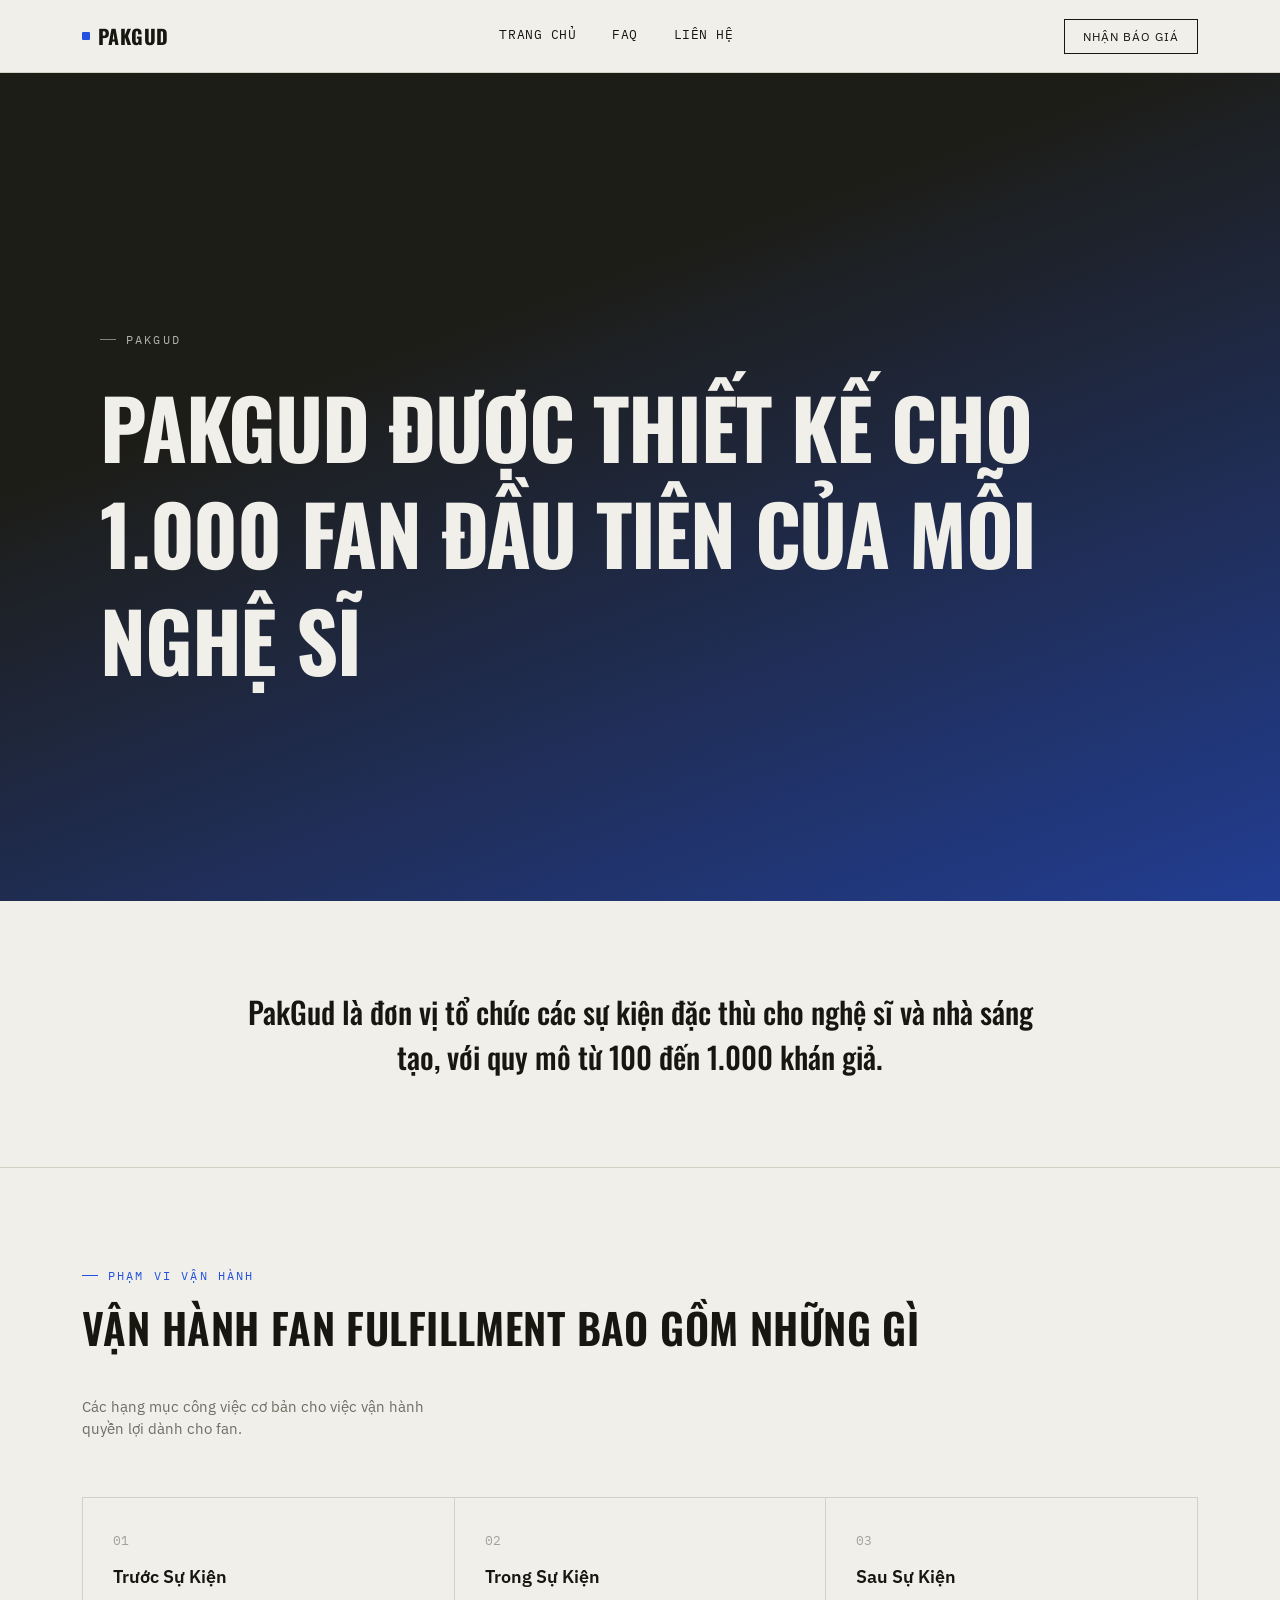
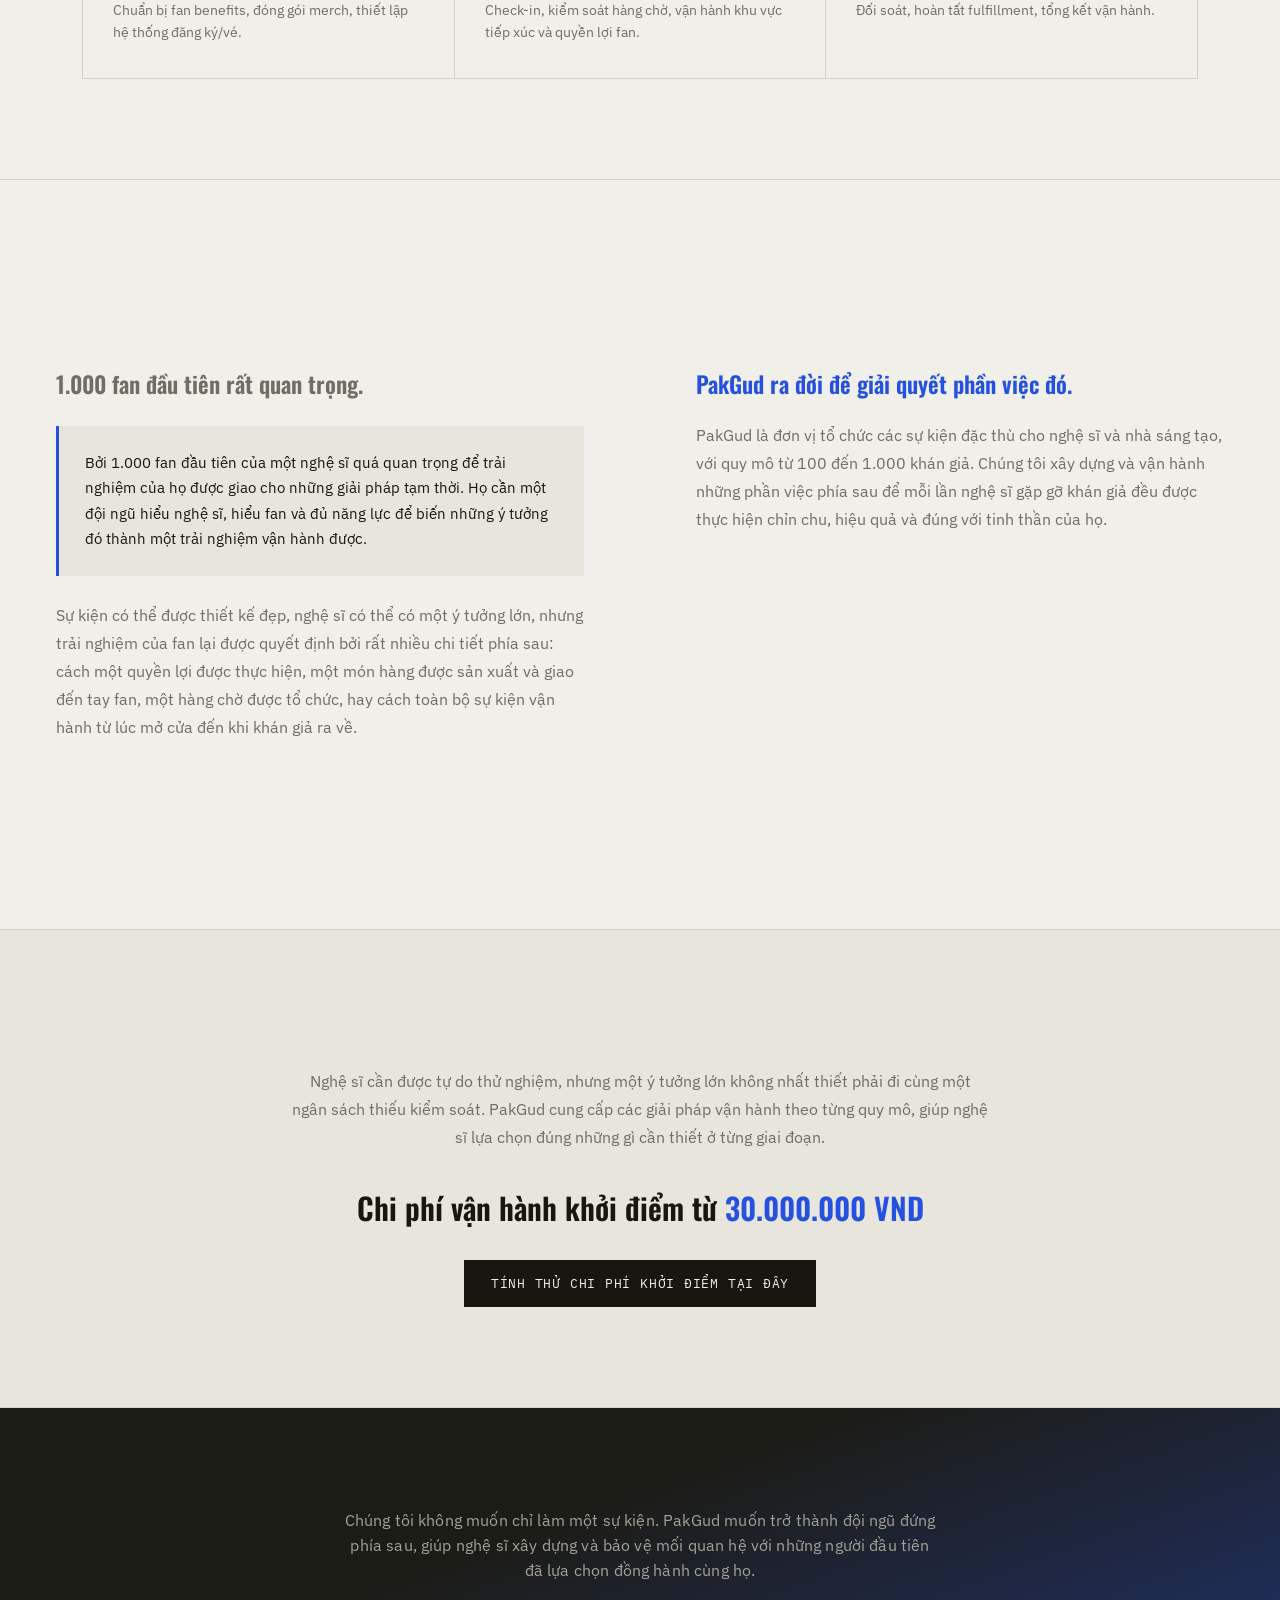
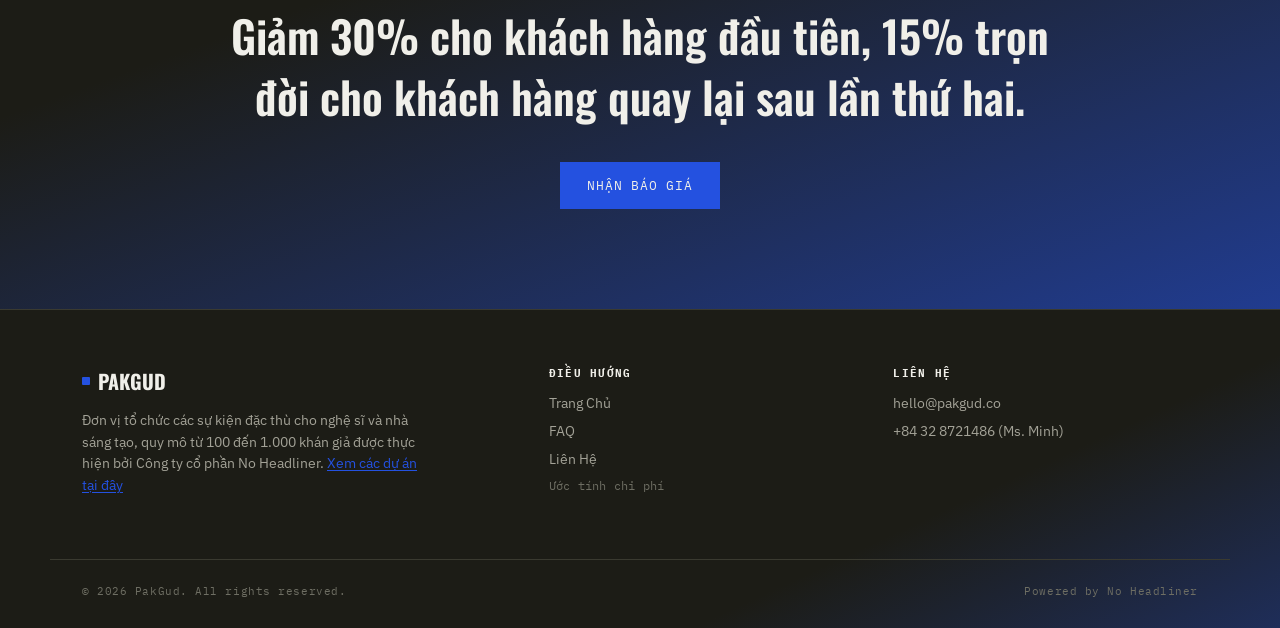
==== preview-452dd4/index.html @ 9a81f403 "Add full site redesign, live at a hidden preview URL Ship the from-scratch redesign (new homepage, F" ====
<!DOCTYPE html>
<html lang="vi">
<head>
<!-- Google tag (gtag.js) -->
<script async src="https://www.googletagmanager.com/gtag/js?id=G-SDYRCN6R12"></script>
<script>
  window.dataLayer = window.dataLayer || [];
  function gtag(){dataLayer.push(arguments);}
  gtag('js', new Date());
  gtag('config', 'G-SDYRCN6R12');
</script>
<meta charset="UTF-8">
<meta name="viewport" content="width=device-width, initial-scale=1.0">
<meta name="robots" content="noindex,nofollow">
<title>PakGud — Vận Hành Trải Nghiệm Cho 1.000 Fan Đầu Tiên</title>
<link rel="icon" type="image/svg+xml" href="data:image/svg+xml,%3Csvg xmlns='http://www.w3.org/2000/svg' viewBox='0 0 32 32'%3E%3Crect width='32' height='32' rx='4' fill='%232451E0'/%3E%3C/svg%3E">
<link rel="preconnect" href="https://fonts.googleapis.com">
<link rel="preconnect" href="https://fonts.gstatic.com" crossorigin>
<link href="https://fonts.googleapis.com/css2?family=Oswald:wght@400;500;600;700&family=IBM+Plex+Sans:wght@400;500;600&family=IBM+Plex+Mono:wght@400;500&display=swap" rel="stylesheet">
<link rel="stylesheet" href="styles.css">
<noscript><style>.reveal{opacity:1 !important; transform:none !important;}</style></noscript>
<style>
  /* ---------- HERO ---------- */
  .hero{
    position:relative; min-height:92vh; display:flex; align-items:center;
    background:linear-gradient(160deg, var(--case) 0%, var(--case) 32%, var(--accent) 145%);
    overflow:hidden; padding:140px 0 90px;
  }
  .hero::before{
    content:""; position:absolute; inset:0; pointer-events:none;
    background-image:url("data:image/svg+xml,%3Csvg xmlns='http://www.w3.org/2000/svg' width='240' height='240'%3E%3Cfilter id='n'%3E%3CfeTurbulence type='fractalNoise' baseFrequency='0.9' numOctaves='2' stitchTiles='stitch'/%3E%3C/filter%3E%3Crect width='100%25' height='100%25' filter='url(%23n)'/%3E%3C/svg%3E");
    opacity:0.07; mix-blend-mode:overlay;
  }
  .hero .wrap{position:relative; z-index:1;}
  .hero .eyebrow{color:var(--paper); opacity:0.7;}
  .hero .eyebrow::before{background:var(--paper); opacity:0.7;}
  .hero h1{
    color:var(--paper); margin-top:26px;
    font-size:clamp(32px, 6.4vw, 82px); font-weight:700;
    letter-spacing:-0.015em; line-height:1.3; max-width:1080px;
  }

  /* ---------- POSITIONING STATEMENT ---------- */
  .positioning{padding:88px 0; text-align:center; border-bottom:1px solid var(--line);}
  .positioning p{
    font-family:'Oswald', sans-serif; text-transform:none; font-weight:500;
    font-size:clamp(20px,2.6vw,30px); letter-spacing:0; line-height:1.5;
    max-width:800px; margin:0 auto; color:var(--ink);
  }

  /* ---------- BIO TWO-COLUMN ---------- */
  .bio{border-bottom:1px solid var(--line);}
  .bio-grid{display:grid; grid-template-columns:1fr 1fr;}
  .bio-col{padding:88px 56px; background:var(--paper);}
  .bio-col .lead{
    font-family:'Oswald', sans-serif; text-transform:none; font-weight:600;
    font-size:23px; letter-spacing:0; line-height:1.4; color:var(--ink);
  }
  .bio-col.col-muted .lead{color:var(--steel);}
  .bio-col.col-accent .lead{color:var(--accent);}
  .bio-col p.body{font-size:15.5px; line-height:1.8; color:var(--steel); margin-top:22px;}
  .bio-callout{
    background:var(--paper-dim); border-left:3px solid var(--accent);
    padding:24px 26px; margin:26px 0; font-size:15px; line-height:1.7; color:var(--ink);
  }
  @media (max-width:900px){ .bio-grid{grid-template-columns:1fr;} .bio-col{padding:56px 28px;} }

  /* ---------- WHAT PAKGUD HANDLES ---------- */
  .stages{border-bottom:1px solid var(--line);}
  .stage-grid{display:grid; grid-template-columns:repeat(3,1fr); gap:1px; background:var(--line); border:1px solid var(--line); margin-top:10px;}
  .stage-card{background:var(--paper); padding:34px 30px;}
  .stage-card .stage-num{font-family:'IBM Plex Mono', monospace; color:var(--steel-light); font-size:13px;}
  .stage-card h3{font-size:18px; margin-top:16px; font-family:'IBM Plex Sans', sans-serif; text-transform:none; font-weight:600; letter-spacing:0;}
  .stage-card p{font-size:14px; line-height:1.6; color:var(--steel); margin-top:10px;}
  .stage-card.reveal:nth-child(2){transition-delay:.08s;}
  .stage-card.reveal:nth-child(3){transition-delay:.16s;}
  @media (max-width:820px){ .stage-grid{grid-template-columns:1fr;} }

  /* ---------- PRICING PHILOSOPHY ---------- */
  .pricing-phil{background:var(--paper-dim); border-bottom:1px solid var(--line); text-align:center;}
  .pricing-phil .wrap{max-width:760px;}
  .pricing-phil p.body{font-size:16px; line-height:1.75; color:var(--steel); margin-top:18px;}
  .pricing-phil .price-line{
    font-family:'Oswald', sans-serif; text-transform:none; font-weight:600;
    font-size:clamp(21px,2.8vw,30px); color:var(--ink); margin:34px 0 8px;
  }
  .pricing-phil .price-line .accent{color:var(--accent);}
  .pricing-phil .btn-primary{margin-top:22px;}

  /* ---------- CTA ---------- */
  .cta-final{
    position:relative; overflow:hidden; text-align:center;
    background:linear-gradient(160deg, var(--case) 0%, var(--case) 32%, var(--accent) 145%);
    color:var(--paper);
  }
  .cta-final .wrap{position:relative; z-index:1;}
  .cta-final h2{color:var(--steel-light); font-size:15.5px; text-transform:none; font-weight:400; max-width:600px; margin:0 auto; line-height:1.6; font-family:'IBM Plex Sans', sans-serif;}
  .cta-final .discount-line{margin-top:22px; color:var(--paper); font-size:clamp(26px,3.6vw,44px); font-weight:600; max-width:840px; margin-left:auto; margin-right:auto; line-height:1.4; font-family:'Oswald', sans-serif; text-transform:none;}
  .cta-final .btn-primary{margin-top:34px; background:var(--accent); border-color:var(--accent);}
  .cta-final .btn-primary:hover{background:var(--paper); color:var(--ink); border-color:var(--paper);}

  /* ---------- CURSOR SPOTLIGHT (desktop only, clipped to the text glyphs) ---------- */
  .glow-text{position:relative;}
  .glow-text::after{
    content:attr(data-text);
    position:absolute; inset:0;
    color:var(--accent);
    clip-path:circle(150px at var(--mx, -9999px) var(--my, -9999px));
    pointer-events:none;
  }

  @media (max-width:760px){ .hero{min-height:auto; padding:120px 0 64px;} }
</style>
</head>
<body>

<header>
  <nav class="wrap">
    <a href="index.html" class="logo"><span class="dot"></span>PakGud</a>
    <div class="nav-links" id="navLinks">
      <a href="index.html">Trang Chủ</a>
      <a href="faq.html">FAQ</a>
      <a href="lien-he.html">Liên Hệ</a>
      <a href="lien-he.html" class="nav-links-cta">Nhận Báo Giá</a>
    </div>
    <div style="display:flex; align-items:center; gap:16px;">
      <a href="lien-he.html" class="nav-cta">Nhận Báo Giá</a>
      <button type="button" class="nav-toggle" id="navToggle" aria-label="Toggle menu" aria-expanded="false" aria-controls="navLinks">☰</button>
    </div>
  </nav>
</header>

<!-- (1) HERO -->
<section class="hero glow-section">
  <div class="wrap">
    <div class="eyebrow">PakGud</div>
    <h1 class="glow-text" data-text="PAKGUD ĐƯỢC THIẾT KẾ CHO 1.000 FAN ĐẦU TIÊN CỦA MỖI NGHỆ SĨ">PAKGUD ĐƯỢC THIẾT KẾ CHO 1.000 FAN ĐẦU TIÊN CỦA MỖI NGHỆ SĨ</h1>
  </div>
</section>

<!-- (2) POSITIONING STATEMENT -->
<section class="positioning">
  <div class="wrap">
    <p class="reveal">PakGud là đơn vị tổ chức các sự kiện đặc thù cho nghệ sĩ và nhà sáng tạo, với quy mô từ 100 đến 1.000 khán giả.</p>
  </div>
</section>

<!-- (3) WHAT PAKGUD HANDLES -->
<section class="stages">
  <div class="wrap">
    <div class="sec-head">
      <div class="reveal">
        <div class="eyebrow">Phạm Vi Vận Hành</div>
        <h2 style="margin-top:16px;">Vận Hành Fan Fulfillment Bao Gồm Những Gì</h2>
      </div>
      <p class="reveal">Các hạng mục công việc cơ bản cho việc vận hành quyền lợi dành cho fan.</p>
    </div>
    <div class="stage-grid">
      <div class="stage-card reveal">
        <div class="stage-num">01</div>
        <h3>Trước Sự Kiện</h3>
        <p>Chuẩn bị fan benefits, đóng gói merch, thiết lập hệ thống đăng ký/vé.</p>
      </div>
      <div class="stage-card reveal">
        <div class="stage-num">02</div>
        <h3>Trong Sự Kiện</h3>
        <p>Check-in, kiểm soát hàng chờ, vận hành khu vực tiếp xúc và quyền lợi fan.</p>
      </div>
      <div class="stage-card reveal">
        <div class="stage-num">03</div>
        <h3>Sau Sự Kiện</h3>
        <p>Đối soát, hoàn tất fulfillment, tổng kết vận hành.</p>
      </div>
    </div>
  </div>
</section>

<!-- (4) FULL BIO — TWO COLUMNS -->
<section class="bio">
  <div class="bio-grid">
    <div class="bio-col col-muted">
      <p class="lead reveal">1.000 fan đầu tiên rất quan trọng.</p>
      <div class="bio-callout reveal">Bởi 1.000 fan đầu tiên của một nghệ sĩ quá quan trọng để trải nghiệm của họ được giao cho những giải pháp tạm thời. Họ cần một đội ngũ hiểu nghệ sĩ, hiểu fan và đủ năng lực để biến những ý tưởng đó thành một trải nghiệm vận hành được.</div>
      <p class="body reveal">Sự kiện có thể được thiết kế đẹp, nghệ sĩ có thể có một ý tưởng lớn, nhưng trải nghiệm của fan lại được quyết định bởi rất nhiều chi tiết phía sau: cách một quyền lợi được thực hiện, một món hàng được sản xuất và giao đến tay fan, một hàng chờ được tổ chức, hay cách toàn bộ sự kiện vận hành từ lúc mở cửa đến khi khán giả ra về.</p>
    </div>
    <div class="bio-col col-accent">
      <p class="lead reveal">PakGud ra đời để giải quyết phần việc đó.</p>
      <p class="body reveal">PakGud là đơn vị tổ chức các sự kiện đặc thù cho nghệ sĩ và nhà sáng tạo, với quy mô từ 100 đến 1.000 khán giả. Chúng tôi xây dựng và vận hành những phần việc phía sau để mỗi lần nghệ sĩ gặp gỡ khán giả đều được thực hiện chỉn chu, hiệu quả và đúng với tinh thần của họ.</p>
    </div>
  </div>
</section>

<!-- (5) PRICING PHILOSOPHY -->
<section class="pricing-phil">
  <div class="wrap">
    <div class="eyebrow reveal" style="justify-content:center;">Chi Phí Vận Hành</div>
    <p class="body reveal" style="margin-top:22px;">Nghệ sĩ cần được tự do thử nghiệm, nhưng một ý tưởng lớn không nhất thiết phải đi cùng một ngân sách thiếu kiểm soát. PakGud cung cấp các giải pháp vận hành theo từng quy mô, giúp nghệ sĩ lựa chọn đúng những gì cần thiết ở từng giai đoạn.</p>
    <div class="price-line reveal">Chi phí vận hành khởi điểm từ <span class="accent">30.000.000 VND</span></div>
    <a href="du-toan.html" class="btn-primary reveal">Tính thử chi phí khởi điểm tại đây</a>
  </div>
</section>

<!-- (6) CTA -->
<section class="cta-final glow-section">
  <div class="wrap">
    <h2 class="reveal">Chúng tôi không muốn chỉ làm một sự kiện. PakGud muốn trở thành đội ngũ đứng phía sau, giúp nghệ sĩ xây dựng và bảo vệ mối quan hệ với những người đầu tiên đã lựa chọn đồng hành cùng họ.</h2>
    <p class="discount-line glow-text reveal" data-text="Giảm 30% cho khách hàng đầu tiên, 15% trọn đời cho khách hàng quay lại sau lần thứ hai.">Giảm 30% cho khách hàng đầu tiên, 15% trọn đời cho khách hàng quay lại sau lần thứ hai.</p>
    <a href="lien-he.html" class="btn-primary reveal">Nhận báo giá</a>
  </div>
</section>

<footer>
  <div class="wrap foot-grid">
    <div>
      <div class="foot-logo"><span class="dot"></span>PakGud</div>
      <p>Đơn vị tổ chức các sự kiện đặc thù cho nghệ sĩ và nhà sáng tạo, quy mô từ 100 đến 1.000 khán giả được thực hiện bởi Công ty cổ phần No Headliner. <a href="https://www.noheadliner.co/" target="_blank" rel="noopener noreferrer">Xem các dự án tại đây</a></p>
    </div>
    <div class="foot-col">
      <h4>Điều Hướng</h4>
      <a href="index.html">Trang Chủ</a>
      <a href="faq.html">FAQ</a>
      <a href="lien-he.html">Liên Hệ</a>
      <a href="du-toan.html" class="foot-calc">Ước tính chi phí</a>
    </div>
    <div class="foot-col">
      <h4>Liên Hệ</h4>
      <a href="mailto:hello@pakgud.co">hello@pakgud.co</a>
      <a href="tel:+84328721486">+84 32 8721486 (Ms. Minh)</a>
    </div>
  </div>
  <div class="wrap foot-bottom">
    <span>© 2026 PakGud. All rights reserved.</span>
    <span>Powered by No Headliner</span>
  </div>
</footer>

<script src="main.js"></script>
</body>
</html>
---- preview-452dd4/styles.css ----
/* =========================================================
   PakGud — Redesign shared stylesheet
   Tokens (colors/fonts) reused verbatim from the live site's
   index.html / services.html / faq.html inline <style> blocks.
   ========================================================= */

:root{
  --paper:#F0EFE9;
  --paper-dim:#E7E5DC;
  --ink:#17170F;
  --steel:#6E6E63;
  --steel-light:#a3a297;
  --accent:#2451E0;
  --case:#1C1C16;
  --line:#D3D1C5;
  --line-dark:#3A3A30;
}

*{box-sizing:border-box; margin:0; padding:0;}
html{scroll-behavior:smooth;}
body{
  background:var(--paper);
  color:var(--ink);
  font-family:'IBM Plex Sans', sans-serif;
  -webkit-font-smoothing:antialiased;
  overflow-x:hidden;
}
@media (prefers-reduced-motion: reduce){
  *{animation-duration:0.01ms !important; animation-iteration-count:1 !important; transition-duration:0.01ms !important;}
}
a{color:inherit; text-decoration:none;}
img{max-width:100%; display:block;}

/* ---------- SCROLL REVEAL (fly up + fade in) ---------- */
.reveal{
  opacity:0; transform:translateY(22px);
  transition:opacity .7s cubic-bezier(.22,.61,.36,1), transform .7s cubic-bezier(.22,.61,.36,1);
}
.reveal.in-view{opacity:1; transform:translateY(0);}
.wrap{max-width:1180px; margin:0 auto; padding:0 32px;}
h1,h2,h3{font-family:'Oswald', sans-serif; text-transform:uppercase; letter-spacing:0.01em; font-weight:600; line-height:1.35;}
.mono{font-family:'IBM Plex Mono', monospace;}
.eyebrow{
  font-family:'IBM Plex Mono', monospace;
  font-size:12px;
  letter-spacing:0.18em;
  text-transform:uppercase;
  color:var(--accent);
  display:flex; align-items:center; gap:10px;
}
.eyebrow::before{content:""; width:16px; height:1px; background:var(--accent); display:inline-block;}
button, .btn{cursor:pointer; font-family:'IBM Plex Mono', monospace;}
section{padding:100px 0;}
::selection{background:var(--accent); color:var(--paper);}
a:focus-visible, button:focus-visible, input:focus-visible, select:focus-visible{outline:2px solid var(--accent); outline-offset:2px;}

/* ---------- BUTTONS ---------- */
.btn-primary{
  display:inline-block;
  background:var(--ink); color:var(--paper); border:1px solid var(--ink);
  padding:14px 26px; font-size:13px; letter-spacing:0.06em; text-transform:uppercase;
  font-family:'IBM Plex Mono', monospace;
  transition:background .2s ease, transform .15s ease;
}
.btn-primary:hover{background:var(--accent); border-color:var(--accent); transform:translateY(-1px);}
.btn-outline{
  display:inline-block;
  background:transparent; color:var(--ink); border:1px solid var(--ink);
  padding:14px 26px; font-size:13px; letter-spacing:0.06em; text-transform:uppercase;
  font-family:'IBM Plex Mono', monospace;
  transition:background .2s ease, color .2s ease, transform .15s ease;
}
.btn-outline:hover{background:var(--ink); color:var(--paper); transform:translateY(-1px);}
.btn-text{font-size:13px; letter-spacing:0.04em; text-transform:uppercase; border-bottom:1px solid var(--line-dark); padding-bottom:3px;}

/* ---------- NAV ---------- */
header{
  position:sticky; top:0; z-index:50;
  background:rgba(240,239,233,0.92);
  backdrop-filter:blur(6px);
  border-bottom:1px solid var(--line);
}
nav{display:flex; align-items:center; justify-content:space-between; height:72px;}
.logo{
  font-family:'Oswald', sans-serif; font-weight:700; font-size:20px;
  letter-spacing:0.02em; text-transform:uppercase;
  display:flex; align-items:center; gap:8px;
}
.logo .dot{width:8px; height:8px; background:var(--accent); display:inline-block; border-radius:1px;}
.nav-links{display:flex; align-items:center; gap:36px; font-size:13px; letter-spacing:0.04em; text-transform:uppercase; font-family:'IBM Plex Mono', monospace;}
.nav-links a{position:relative; padding-bottom:4px;}
.nav-links a::after{content:""; position:absolute; left:0; bottom:0; width:0; height:1px; background:var(--ink); transition:width .25s ease;}
.nav-links a:hover::after{width:100%;}
.nav-cta{
  border:1px solid var(--ink); padding:9px 18px; font-size:12px;
  letter-spacing:0.08em; text-transform:uppercase; background:transparent;
  transition:background .2s ease, color .2s ease;
}
.nav-cta:hover{background:var(--ink); color:var(--paper);}
.nav-links-cta{display:none;}
.nav-toggle{
  display:none; background:none; border:none; cursor:pointer;
  font-family:'IBM Plex Mono', monospace; font-size:22px; color:var(--ink);
  line-height:1; padding:4px 2px;
}
@media (max-width:900px){
  .nav-toggle{display:block;}
  .nav-cta{display:none;}
  .nav-links{
    display:none; flex-direction:column; align-items:flex-start; gap:0;
    position:absolute; top:73px; left:0; right:0;
    background:var(--paper); border-bottom:1px solid var(--line);
    padding:4px 20px 16px; box-shadow:0 14px 24px rgba(0,0,0,0.08);
  }
  .nav-links.open{display:flex;}
  .nav-links a{padding:14px 0; border-bottom:1px solid var(--line); font-size:13.5px; width:100%;}
  .nav-links .nav-links-cta{display:block; color:var(--accent); font-weight:600;}
  .nav-links a:last-child{border-bottom:none;}
  .nav-links a::after{display:none;}
}

/* ---------- SECTION HEADERS ---------- */
.sec-head{display:flex; justify-content:space-between; align-items:flex-end; gap:40px; margin-bottom:56px; flex-wrap:wrap;}
.sec-head h2{font-size:clamp(28px,3.4vw,42px);}
.sec-head p{color:var(--steel); max-width:380px; font-size:15px; line-height:1.5;}

/* ---------- FOOTER ---------- */
footer{
  border-top:1px solid var(--line-dark); color:var(--steel-light); padding:56px 0 30px;
  background:linear-gradient(155deg, var(--case) 0%, var(--case) 70%, var(--accent) 160%);
}
.foot-grid{display:grid; grid-template-columns:1.4fr 1fr 1fr; gap:40px;}
.foot-logo{font-family:'Oswald', sans-serif; color:var(--paper); font-size:20px; text-transform:uppercase; font-weight:700; display:flex; align-items:center; gap:8px;}
.foot-logo .dot{width:8px; height:8px; background:var(--accent); display:inline-block; border-radius:1px;}
.foot-grid p{font-size:13.5px; line-height:1.6; margin-top:14px; max-width:340px;}
.foot-grid p a{color:var(--accent); text-decoration:underline; text-underline-offset:2px; transition:color .2s ease;}
.foot-grid p a:hover{color:var(--paper);}
.foot-col h4{font-family:'IBM Plex Mono', monospace; font-size:11px; letter-spacing:0.12em; text-transform:uppercase; color:var(--paper); margin-bottom:14px;}
.foot-col a{display:block; font-size:13.5px; margin-bottom:10px; color:var(--steel-light); transition:color .2s ease;}
.foot-col a:hover{color:var(--accent);}
.foot-col a.foot-calc{color:var(--steel); font-size:12px; font-family:'IBM Plex Mono', monospace; letter-spacing:0.02em;}
.foot-col a.foot-calc:hover{color:var(--accent);}
.foot-bottom{
  margin-top:56px; padding-top:24px; border-top:1px solid var(--line-dark);
  display:flex; justify-content:space-between; font-size:11px; font-family:'IBM Plex Mono', monospace;
  color:var(--steel); letter-spacing:0.05em; flex-wrap:wrap; gap:10px;
}
@media (max-width:760px){ .foot-grid{grid-template-columns:1fr;} }

/* ---------- MOBILE TUNING ---------- */
@media (max-width:760px){
  .wrap{padding:0 20px;}
  section{padding:64px 0;}
  .sec-head{margin-bottom:36px;}
  .sec-head p{max-width:none;}
}
@media (max-width:420px){
  .wrap{padding:0 16px;}
  nav{height:64px;}
}
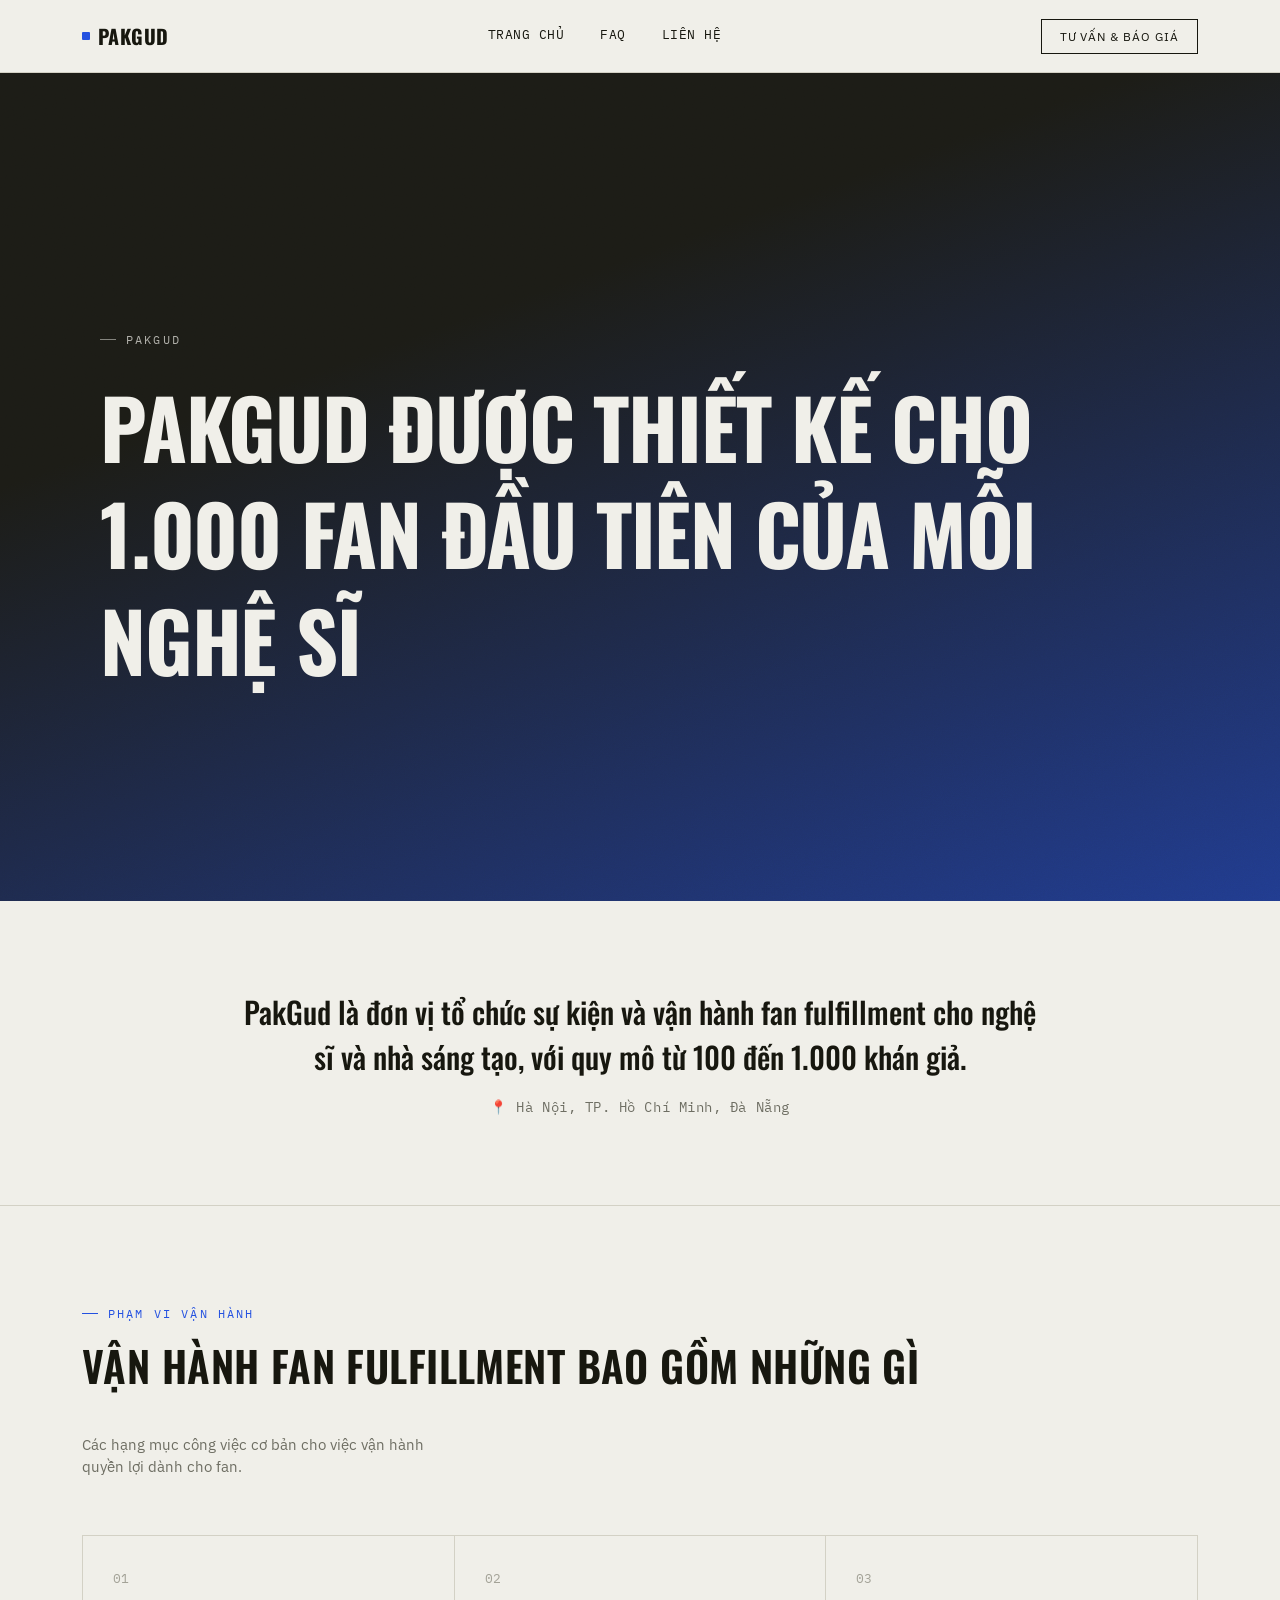
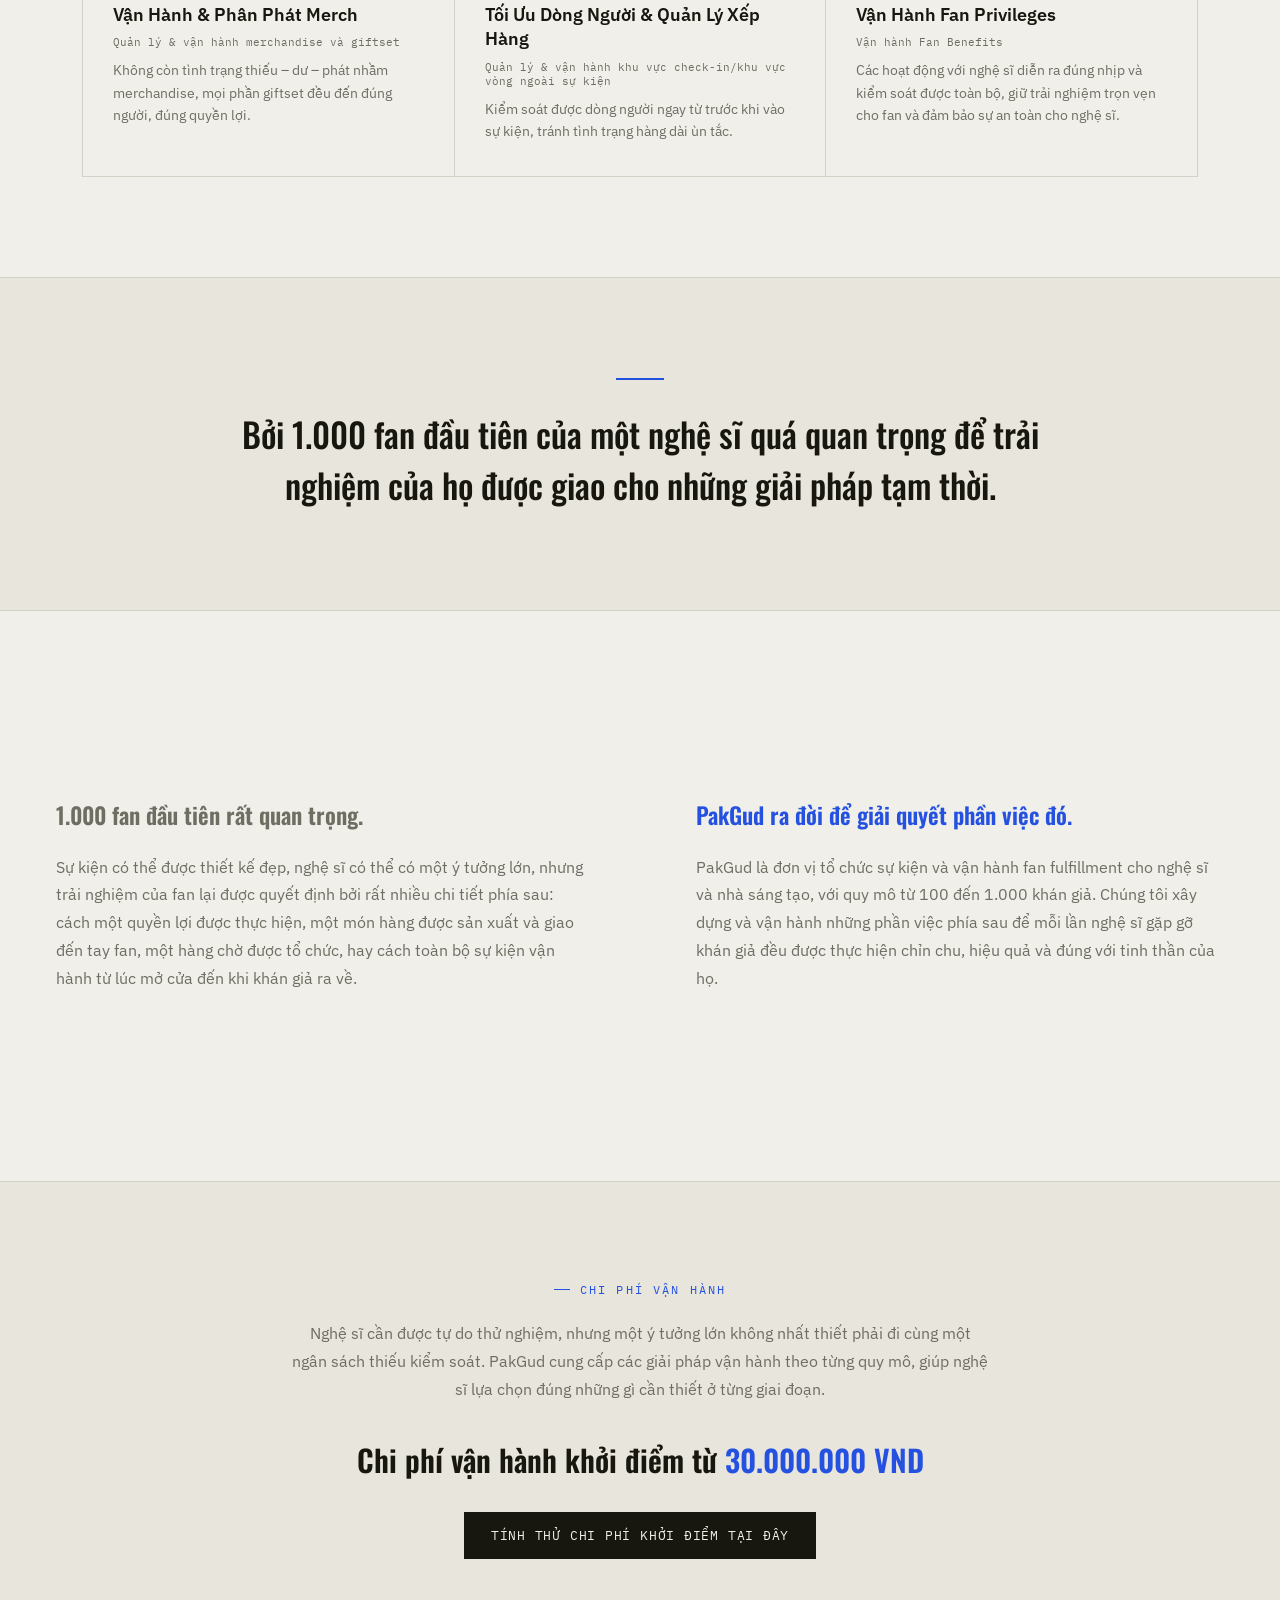
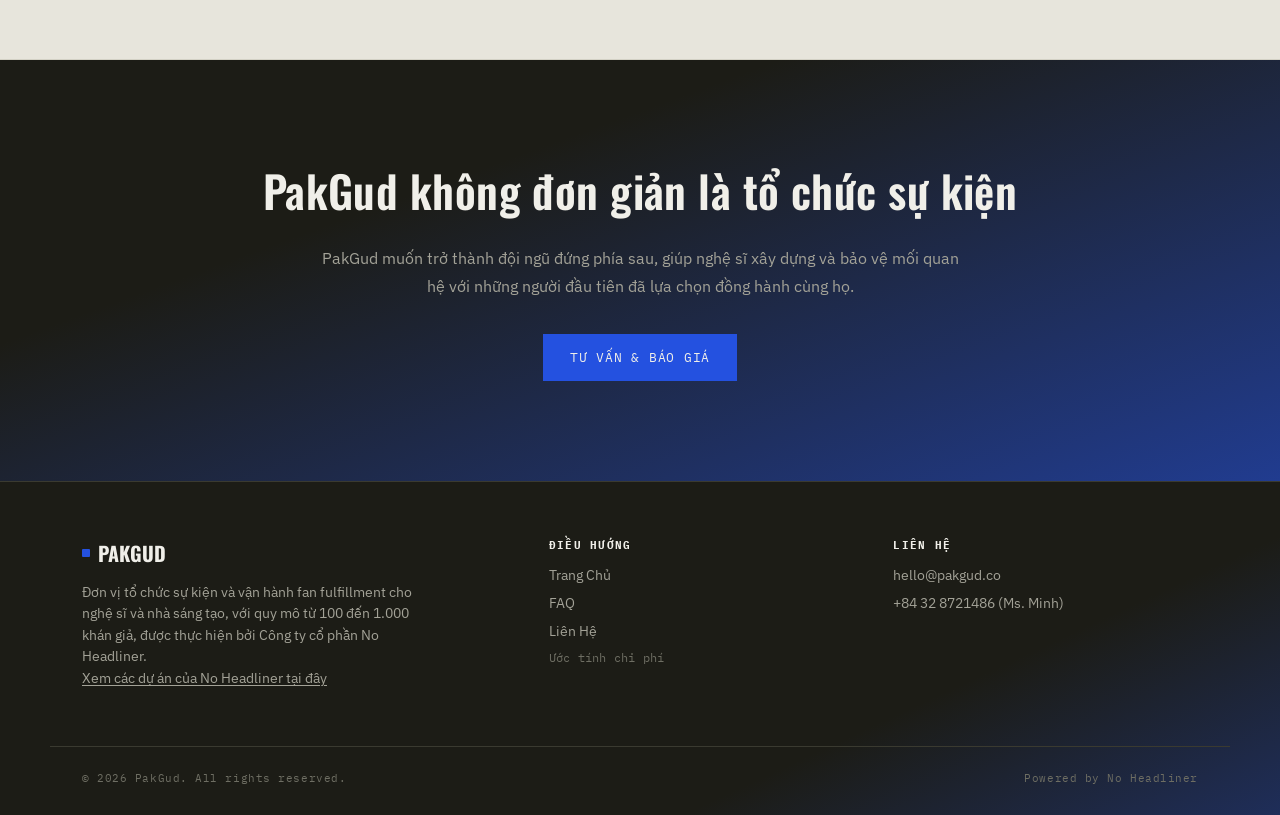
==== commit f4b02981: "Fine-tune preview site copy, homepage layout, and calculator Homepage: - Reorder "What PakGud Handle" ====
--- a/preview-452dd4/index.html
+++ b/preview-452dd4/index.html
@@ -47,6 +47,10 @@
     font-size:clamp(20px,2.6vw,30px); letter-spacing:0; line-height:1.5;
     max-width:800px; margin:0 auto; color:var(--ink);
   }
+  .positioning p.cities{
+    font-family:'IBM Plex Mono', monospace; font-weight:400;
+    font-size:13.5px; letter-spacing:0.04em; color:var(--steel); margin-top:18px;
+  }
 
   /* ---------- BIO TWO-COLUMN ---------- */
   .bio{border-bottom:1px solid var(--line);}
@@ -59,11 +63,16 @@
   .bio-col.col-muted .lead{color:var(--steel);}
   .bio-col.col-accent .lead{color:var(--accent);}
   .bio-col p.body{font-size:15.5px; line-height:1.8; color:var(--steel); margin-top:22px;}
-  .bio-callout{
-    background:var(--paper-dim); border-left:3px solid var(--accent);
-    padding:24px 26px; margin:26px 0; font-size:15px; line-height:1.7; color:var(--ink);
-  }
   @media (max-width:900px){ .bio-grid{grid-template-columns:1fr;} .bio-col{padding:56px 28px;} }
+
+  /* ---------- SECTION BREAK — CALLOUT ---------- */
+  .callout-break{padding:100px 0; text-align:center; border-bottom:1px solid var(--line); background:var(--paper-dim);}
+  .callout-break .bar{width:48px; height:2px; background:var(--accent); margin:0 auto 28px;}
+  .callout-break p{
+    font-family:'Oswald', sans-serif; text-transform:none; font-weight:500;
+    font-size:clamp(22px,3vw,34px); letter-spacing:0; line-height:1.5;
+    max-width:820px; margin:0 auto; color:var(--ink);
+  }
 
   /* ---------- WHAT PAKGUD HANDLES ---------- */
   .stages{border-bottom:1px solid var(--line);}
@@ -71,6 +80,7 @@
   .stage-card{background:var(--paper); padding:34px 30px;}
   .stage-card .stage-num{font-family:'IBM Plex Mono', monospace; color:var(--steel-light); font-size:13px;}
   .stage-card h3{font-size:18px; margin-top:16px; font-family:'IBM Plex Sans', sans-serif; text-transform:none; font-weight:600; letter-spacing:0;}
+  .stage-card .stage-sub{font-family:'IBM Plex Mono', monospace; font-size:11px; color:var(--steel); margin-top:8px;}
   .stage-card p{font-size:14px; line-height:1.6; color:var(--steel); margin-top:10px;}
   .stage-card.reveal:nth-child(2){transition-delay:.08s;}
   .stage-card.reveal:nth-child(3){transition-delay:.16s;}
@@ -94,8 +104,8 @@
     color:var(--paper);
   }
   .cta-final .wrap{position:relative; z-index:1;}
-  .cta-final h2{color:var(--steel-light); font-size:15.5px; text-transform:none; font-weight:400; max-width:600px; margin:0 auto; line-height:1.6; font-family:'IBM Plex Sans', sans-serif;}
-  .cta-final .discount-line{margin-top:22px; color:var(--paper); font-size:clamp(26px,3.6vw,44px); font-weight:600; max-width:840px; margin-left:auto; margin-right:auto; line-height:1.4; font-family:'Oswald', sans-serif; text-transform:none;}
+  .cta-final h2{color:var(--paper); font-size:clamp(26px,3.6vw,44px); font-weight:600; max-width:840px; margin:0 auto; line-height:1.4; font-family:'Oswald', sans-serif; text-transform:none;}
+  .cta-final p{margin-top:22px; color:var(--steel-light); font-size:16px; line-height:1.75; max-width:640px; margin-left:auto; margin-right:auto;}
   .cta-final .btn-primary{margin-top:34px; background:var(--accent); border-color:var(--accent);}
   .cta-final .btn-primary:hover{background:var(--paper); color:var(--ink); border-color:var(--paper);}
 
@@ -121,10 +131,10 @@
       <a href="index.html">Trang Chủ</a>
       <a href="faq.html">FAQ</a>
       <a href="lien-he.html">Liên Hệ</a>
-      <a href="lien-he.html" class="nav-links-cta">Nhận Báo Giá</a>
+      <a href="lien-he.html" class="nav-links-cta">Tư Vấn &amp; Báo Giá</a>
     </div>
     <div style="display:flex; align-items:center; gap:16px;">
-      <a href="lien-he.html" class="nav-cta">Nhận Báo Giá</a>
+      <a href="lien-he.html" class="nav-cta">Tư Vấn &amp; Báo Giá</a>
       <button type="button" class="nav-toggle" id="navToggle" aria-label="Toggle menu" aria-expanded="false" aria-controls="navLinks">☰</button>
     </div>
   </nav>
@@ -141,7 +151,8 @@
 <!-- (2) POSITIONING STATEMENT -->
 <section class="positioning">
   <div class="wrap">
-    <p class="reveal">PakGud là đơn vị tổ chức các sự kiện đặc thù cho nghệ sĩ và nhà sáng tạo, với quy mô từ 100 đến 1.000 khán giả.</p>
+    <p class="reveal">PakGud là đơn vị tổ chức sự kiện và vận hành fan fulfillment cho nghệ sĩ và nhà sáng tạo, với quy mô từ 100 đến 1.000 khán giả.</p>
+    <p class="cities reveal">📍 Hà Nội, TP. Hồ Chí Minh, Đà Nẵng</p>
   </div>
 </section>
 
@@ -158,39 +169,49 @@
     <div class="stage-grid">
       <div class="stage-card reveal">
         <div class="stage-num">01</div>
-        <h3>Trước Sự Kiện</h3>
-        <p>Chuẩn bị fan benefits, đóng gói merch, thiết lập hệ thống đăng ký/vé.</p>
+        <h3>Vận Hành &amp; Phân Phát Merch</h3>
+        <div class="stage-sub">Quản lý &amp; vận hành merchandise và giftset</div>
+        <p>Không còn tình trạng thiếu – dư – phát nhầm merchandise, mọi phần giftset đều đến đúng người, đúng quyền lợi.</p>
       </div>
       <div class="stage-card reveal">
         <div class="stage-num">02</div>
-        <h3>Trong Sự Kiện</h3>
-        <p>Check-in, kiểm soát hàng chờ, vận hành khu vực tiếp xúc và quyền lợi fan.</p>
+        <h3>Tối Ưu Dòng Người &amp; Quản Lý Xếp Hàng</h3>
+        <div class="stage-sub">Quản lý &amp; vận hành khu vực check-in/khu vực vòng ngoài sự kiện</div>
+        <p>Kiểm soát được dòng người ngay từ trước khi vào sự kiện, tránh tình trạng hàng dài ùn tắc.</p>
       </div>
       <div class="stage-card reveal">
         <div class="stage-num">03</div>
-        <h3>Sau Sự Kiện</h3>
-        <p>Đối soát, hoàn tất fulfillment, tổng kết vận hành.</p>
-      </div>
-    </div>
-  </div>
-</section>
-
-<!-- (4) FULL BIO — TWO COLUMNS -->
+        <h3>Vận Hành Fan Privileges</h3>
+        <div class="stage-sub">Vận hành Fan Benefits</div>
+        <p>Các hoạt động với nghệ sĩ diễn ra đúng nhịp và kiểm soát được toàn bộ, giữ trải nghiệm trọn vẹn cho fan và đảm bảo sự an toàn cho nghệ sĩ.</p>
+      </div>
+    </div>
+  </div>
+</section>
+
+<!-- (4) SECTION BREAK — CALLOUT -->
+<section class="callout-break">
+  <div class="wrap">
+    <div class="bar"></div>
+    <p class="reveal">Bởi 1.000 fan đầu tiên của một nghệ sĩ quá quan trọng để trải nghiệm của họ được giao cho những giải pháp tạm thời.</p>
+  </div>
+</section>
+
+<!-- (5) FULL BIO — TWO COLUMNS -->
 <section class="bio">
   <div class="bio-grid">
     <div class="bio-col col-muted">
       <p class="lead reveal">1.000 fan đầu tiên rất quan trọng.</p>
-      <div class="bio-callout reveal">Bởi 1.000 fan đầu tiên của một nghệ sĩ quá quan trọng để trải nghiệm của họ được giao cho những giải pháp tạm thời. Họ cần một đội ngũ hiểu nghệ sĩ, hiểu fan và đủ năng lực để biến những ý tưởng đó thành một trải nghiệm vận hành được.</div>
       <p class="body reveal">Sự kiện có thể được thiết kế đẹp, nghệ sĩ có thể có một ý tưởng lớn, nhưng trải nghiệm của fan lại được quyết định bởi rất nhiều chi tiết phía sau: cách một quyền lợi được thực hiện, một món hàng được sản xuất và giao đến tay fan, một hàng chờ được tổ chức, hay cách toàn bộ sự kiện vận hành từ lúc mở cửa đến khi khán giả ra về.</p>
     </div>
     <div class="bio-col col-accent">
       <p class="lead reveal">PakGud ra đời để giải quyết phần việc đó.</p>
-      <p class="body reveal">PakGud là đơn vị tổ chức các sự kiện đặc thù cho nghệ sĩ và nhà sáng tạo, với quy mô từ 100 đến 1.000 khán giả. Chúng tôi xây dựng và vận hành những phần việc phía sau để mỗi lần nghệ sĩ gặp gỡ khán giả đều được thực hiện chỉn chu, hiệu quả và đúng với tinh thần của họ.</p>
-    </div>
-  </div>
-</section>
-
-<!-- (5) PRICING PHILOSOPHY -->
+      <p class="body reveal">PakGud là đơn vị tổ chức sự kiện và vận hành fan fulfillment cho nghệ sĩ và nhà sáng tạo, với quy mô từ 100 đến 1.000 khán giả. Chúng tôi xây dựng và vận hành những phần việc phía sau để mỗi lần nghệ sĩ gặp gỡ khán giả đều được thực hiện chỉn chu, hiệu quả và đúng với tinh thần của họ.</p>
+    </div>
+  </div>
+</section>
+
+<!-- (6) PRICING PHILOSOPHY -->
 <section class="pricing-phil">
   <div class="wrap">
     <div class="eyebrow reveal" style="justify-content:center;">Chi Phí Vận Hành</div>
@@ -200,12 +221,12 @@
   </div>
 </section>
 
-<!-- (6) CTA -->
+<!-- (7) CTA -->
 <section class="cta-final glow-section">
   <div class="wrap">
-    <h2 class="reveal">Chúng tôi không muốn chỉ làm một sự kiện. PakGud muốn trở thành đội ngũ đứng phía sau, giúp nghệ sĩ xây dựng và bảo vệ mối quan hệ với những người đầu tiên đã lựa chọn đồng hành cùng họ.</h2>
-    <p class="discount-line glow-text reveal" data-text="Giảm 30% cho khách hàng đầu tiên, 15% trọn đời cho khách hàng quay lại sau lần thứ hai.">Giảm 30% cho khách hàng đầu tiên, 15% trọn đời cho khách hàng quay lại sau lần thứ hai.</p>
-    <a href="lien-he.html" class="btn-primary reveal">Nhận báo giá</a>
+    <h2 class="glow-text reveal" data-text="PakGud không đơn giản là tổ chức sự kiện">PakGud không đơn giản là tổ chức sự kiện</h2>
+    <p class="reveal">PakGud muốn trở thành đội ngũ đứng phía sau, giúp nghệ sĩ xây dựng và bảo vệ mối quan hệ với những người đầu tiên đã lựa chọn đồng hành cùng họ.</p>
+    <a href="lien-he.html" class="btn-primary reveal">Tư vấn &amp; Báo giá</a>
   </div>
 </section>
 
@@ -213,7 +234,7 @@
   <div class="wrap foot-grid">
     <div>
       <div class="foot-logo"><span class="dot"></span>PakGud</div>
-      <p>Đơn vị tổ chức các sự kiện đặc thù cho nghệ sĩ và nhà sáng tạo, quy mô từ 100 đến 1.000 khán giả được thực hiện bởi Công ty cổ phần No Headliner. <a href="https://www.noheadliner.co/" target="_blank" rel="noopener noreferrer">Xem các dự án tại đây</a></p>
+      <p>Đơn vị tổ chức sự kiện và vận hành fan fulfillment cho nghệ sĩ và nhà sáng tạo, với quy mô từ 100 đến 1.000 khán giả, được thực hiện bởi Công ty cổ phần No Headliner.<br><a href="https://www.noheadliner.co/" target="_blank" rel="noopener noreferrer">Xem các dự án của No Headliner tại đây</a></p>
     </div>
     <div class="foot-col">
       <h4>Điều Hướng</h4>
--- a/preview-452dd4/styles.css
+++ b/preview-452dd4/styles.css
@@ -133,8 +133,7 @@
 .foot-logo{font-family:'Oswald', sans-serif; color:var(--paper); font-size:20px; text-transform:uppercase; font-weight:700; display:flex; align-items:center; gap:8px;}
 .foot-logo .dot{width:8px; height:8px; background:var(--accent); display:inline-block; border-radius:1px;}
 .foot-grid p{font-size:13.5px; line-height:1.6; margin-top:14px; max-width:340px;}
-.foot-grid p a{color:var(--accent); text-decoration:underline; text-underline-offset:2px; transition:color .2s ease;}
-.foot-grid p a:hover{color:var(--paper);}
+.foot-grid p a{text-decoration:underline; text-underline-offset:2px;}
 .foot-col h4{font-family:'IBM Plex Mono', monospace; font-size:11px; letter-spacing:0.12em; text-transform:uppercase; color:var(--paper); margin-bottom:14px;}
 .foot-col a{display:block; font-size:13.5px; margin-bottom:10px; color:var(--steel-light); transition:color .2s ease;}
 .foot-col a:hover{color:var(--accent);}
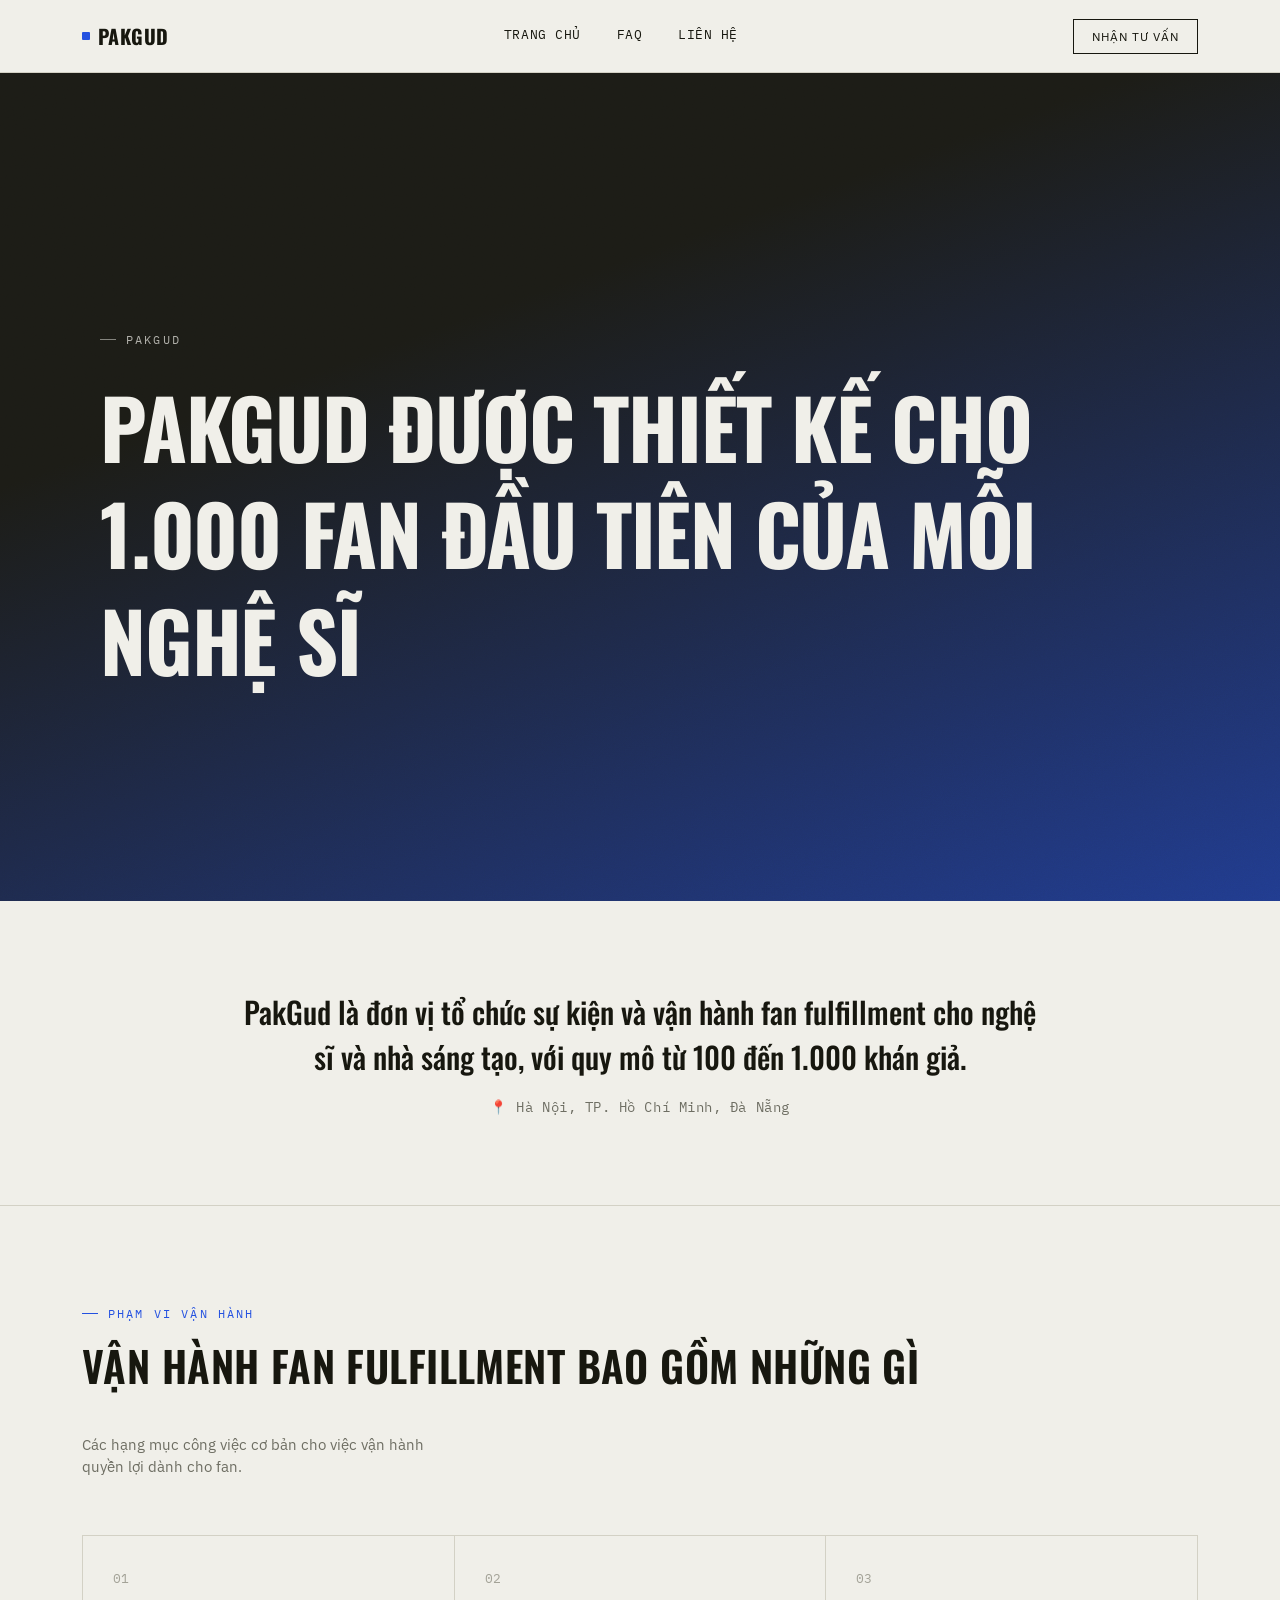
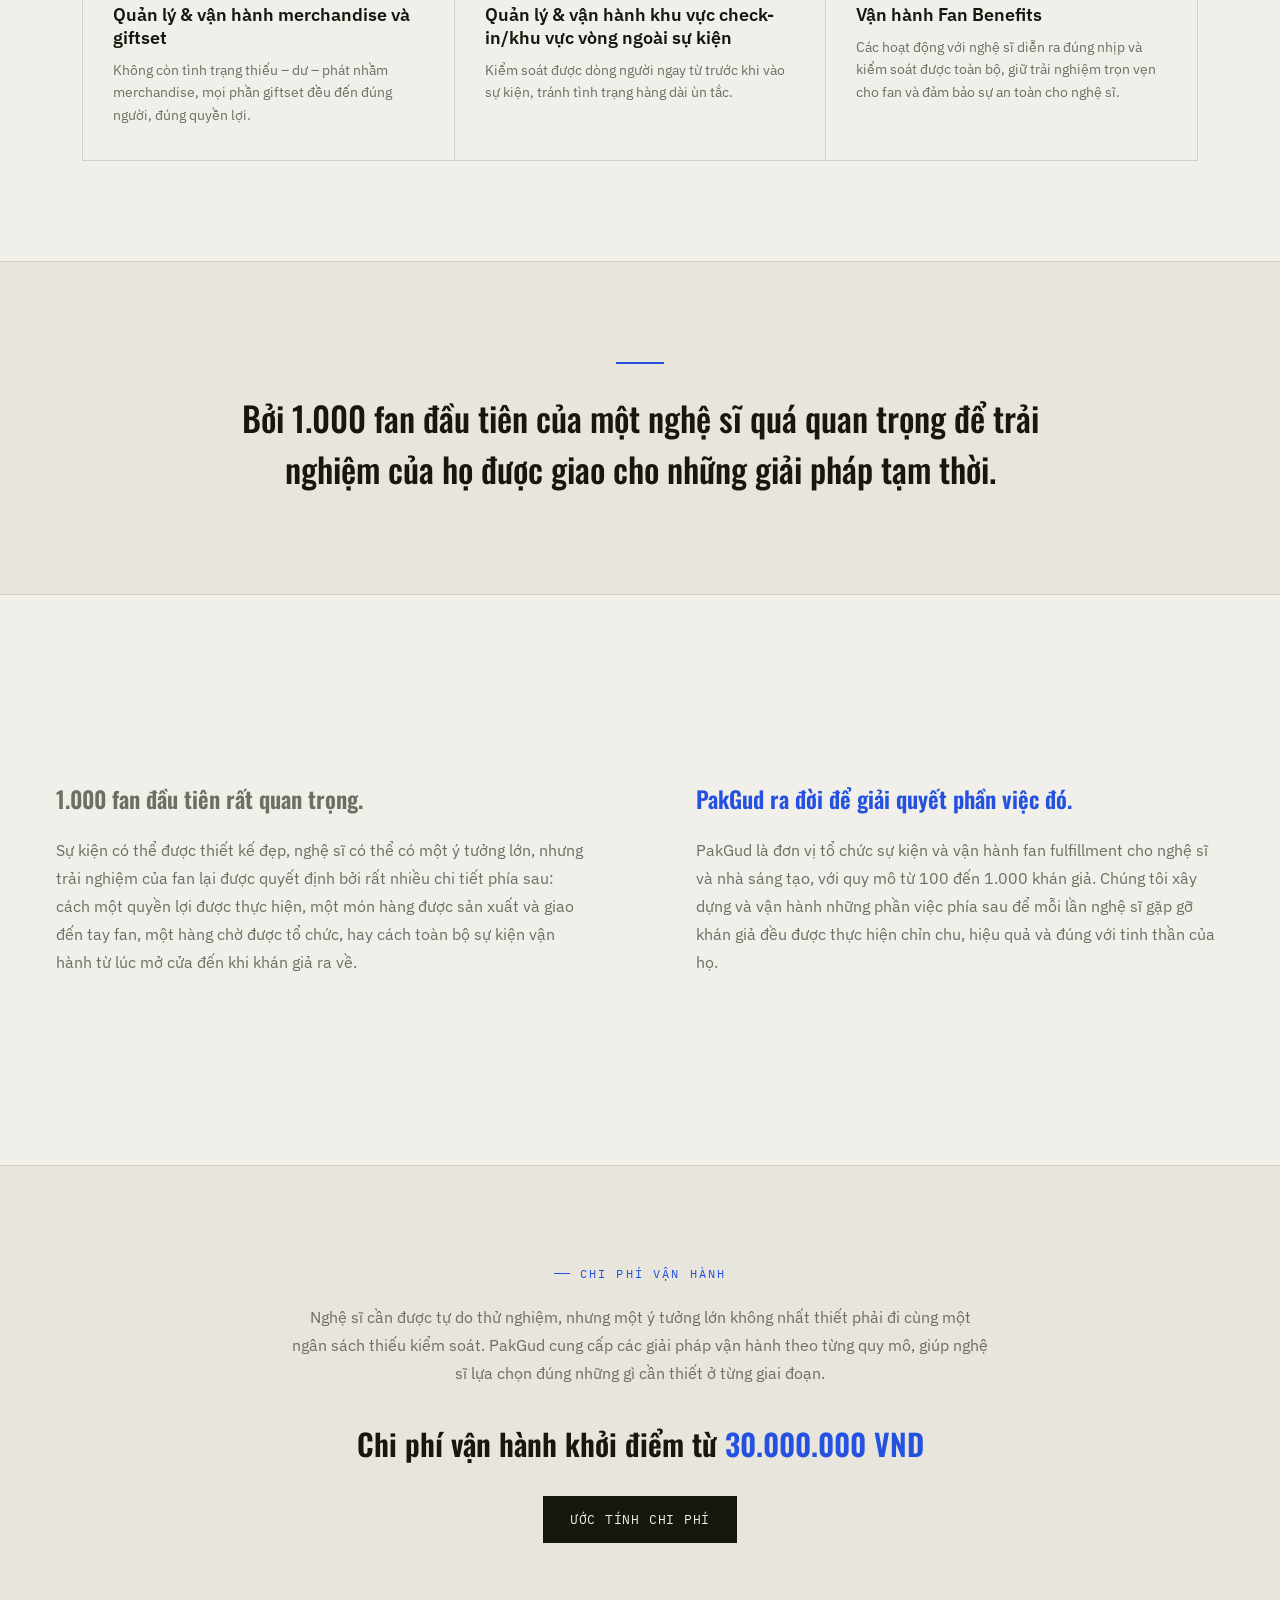
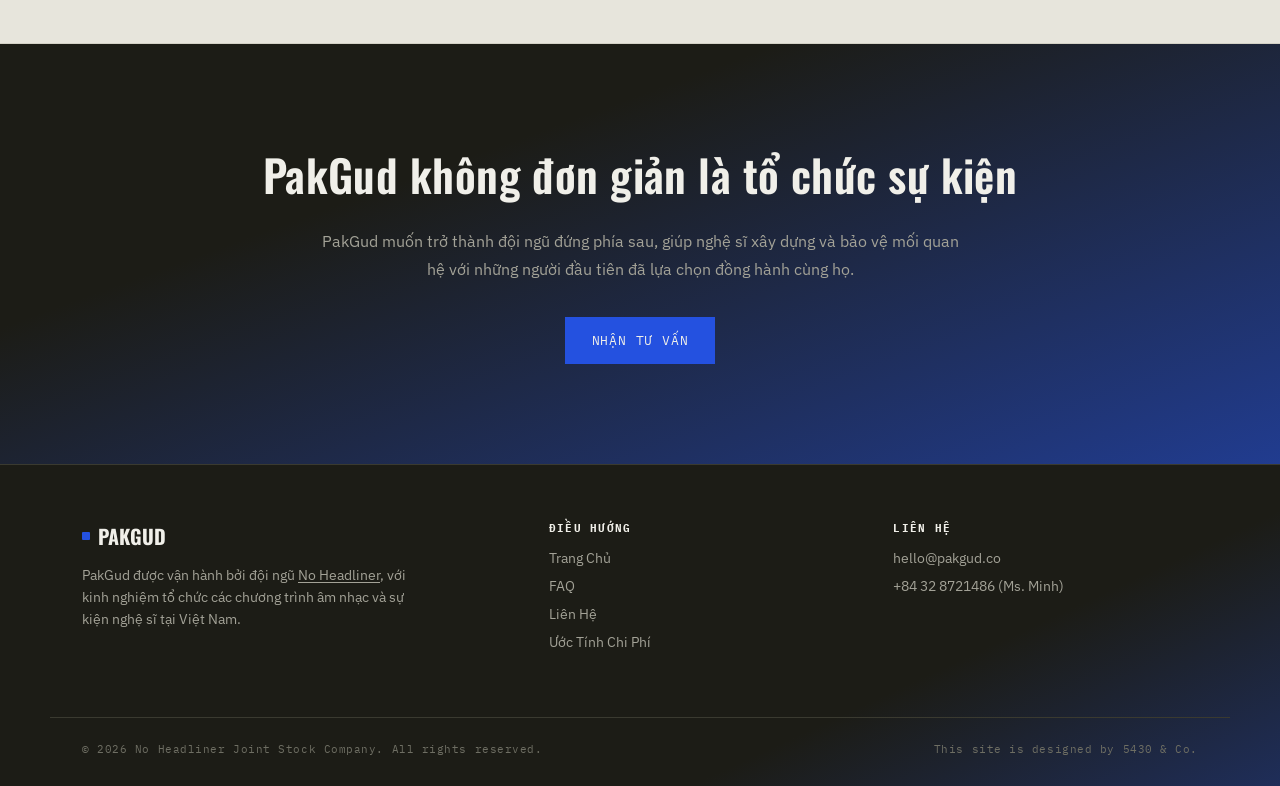
==== commit 4f515a42: "Fine-tune calculator, footer, and homepage/FAQ on preview site Calculator: - Rename du-toan.html -> " ====
--- a/preview-452dd4/index.html
+++ b/preview-452dd4/index.html
@@ -79,8 +79,7 @@
   .stage-grid{display:grid; grid-template-columns:repeat(3,1fr); gap:1px; background:var(--line); border:1px solid var(--line); margin-top:10px;}
   .stage-card{background:var(--paper); padding:34px 30px;}
   .stage-card .stage-num{font-family:'IBM Plex Mono', monospace; color:var(--steel-light); font-size:13px;}
-  .stage-card h3{font-size:18px; margin-top:16px; font-family:'IBM Plex Sans', sans-serif; text-transform:none; font-weight:600; letter-spacing:0;}
-  .stage-card .stage-sub{font-family:'IBM Plex Mono', monospace; font-size:11px; color:var(--steel); margin-top:8px;}
+  .stage-card .stage-sub{font-size:18px; margin-top:16px; font-family:'IBM Plex Sans', sans-serif; text-transform:none; font-weight:600; letter-spacing:0; color:var(--ink);}
   .stage-card p{font-size:14px; line-height:1.6; color:var(--steel); margin-top:10px;}
   .stage-card.reveal:nth-child(2){transition-delay:.08s;}
   .stage-card.reveal:nth-child(3){transition-delay:.16s;}
@@ -131,10 +130,10 @@
       <a href="index.html">Trang Chủ</a>
       <a href="faq.html">FAQ</a>
       <a href="lien-he.html">Liên Hệ</a>
-      <a href="lien-he.html" class="nav-links-cta">Tư Vấn &amp; Báo Giá</a>
+      <a href="lien-he.html" class="nav-links-cta">Nhận tư vấn</a>
     </div>
     <div style="display:flex; align-items:center; gap:16px;">
-      <a href="lien-he.html" class="nav-cta">Tư Vấn &amp; Báo Giá</a>
+      <a href="lien-he.html" class="nav-cta">Nhận tư vấn</a>
       <button type="button" class="nav-toggle" id="navToggle" aria-label="Toggle menu" aria-expanded="false" aria-controls="navLinks">☰</button>
     </div>
   </nav>
@@ -169,19 +168,16 @@
     <div class="stage-grid">
       <div class="stage-card reveal">
         <div class="stage-num">01</div>
-        <h3>Vận Hành &amp; Phân Phát Merch</h3>
         <div class="stage-sub">Quản lý &amp; vận hành merchandise và giftset</div>
         <p>Không còn tình trạng thiếu – dư – phát nhầm merchandise, mọi phần giftset đều đến đúng người, đúng quyền lợi.</p>
       </div>
       <div class="stage-card reveal">
         <div class="stage-num">02</div>
-        <h3>Tối Ưu Dòng Người &amp; Quản Lý Xếp Hàng</h3>
         <div class="stage-sub">Quản lý &amp; vận hành khu vực check-in/khu vực vòng ngoài sự kiện</div>
         <p>Kiểm soát được dòng người ngay từ trước khi vào sự kiện, tránh tình trạng hàng dài ùn tắc.</p>
       </div>
       <div class="stage-card reveal">
         <div class="stage-num">03</div>
-        <h3>Vận Hành Fan Privileges</h3>
         <div class="stage-sub">Vận hành Fan Benefits</div>
         <p>Các hoạt động với nghệ sĩ diễn ra đúng nhịp và kiểm soát được toàn bộ, giữ trải nghiệm trọn vẹn cho fan và đảm bảo sự an toàn cho nghệ sĩ.</p>
       </div>
@@ -217,7 +213,7 @@
     <div class="eyebrow reveal" style="justify-content:center;">Chi Phí Vận Hành</div>
     <p class="body reveal" style="margin-top:22px;">Nghệ sĩ cần được tự do thử nghiệm, nhưng một ý tưởng lớn không nhất thiết phải đi cùng một ngân sách thiếu kiểm soát. PakGud cung cấp các giải pháp vận hành theo từng quy mô, giúp nghệ sĩ lựa chọn đúng những gì cần thiết ở từng giai đoạn.</p>
     <div class="price-line reveal">Chi phí vận hành khởi điểm từ <span class="accent">30.000.000 VND</span></div>
-    <a href="du-toan.html" class="btn-primary reveal">Tính thử chi phí khởi điểm tại đây</a>
+    <a href="calculator.html" class="btn-primary reveal">Ước tính chi phí</a>
   </div>
 </section>
 
@@ -226,7 +222,7 @@
   <div class="wrap">
     <h2 class="glow-text reveal" data-text="PakGud không đơn giản là tổ chức sự kiện">PakGud không đơn giản là tổ chức sự kiện</h2>
     <p class="reveal">PakGud muốn trở thành đội ngũ đứng phía sau, giúp nghệ sĩ xây dựng và bảo vệ mối quan hệ với những người đầu tiên đã lựa chọn đồng hành cùng họ.</p>
-    <a href="lien-he.html" class="btn-primary reveal">Tư vấn &amp; Báo giá</a>
+    <a href="lien-he.html" class="btn-primary reveal">Nhận tư vấn</a>
   </div>
 </section>
 
@@ -234,14 +230,14 @@
   <div class="wrap foot-grid">
     <div>
       <div class="foot-logo"><span class="dot"></span>PakGud</div>
-      <p>Đơn vị tổ chức sự kiện và vận hành fan fulfillment cho nghệ sĩ và nhà sáng tạo, với quy mô từ 100 đến 1.000 khán giả, được thực hiện bởi Công ty cổ phần No Headliner.<br><a href="https://www.noheadliner.co/" target="_blank" rel="noopener noreferrer">Xem các dự án của No Headliner tại đây</a></p>
+      <p>PakGud được vận hành bởi đội ngũ <a href="https://www.noheadliner.co/" target="_blank" rel="noopener noreferrer">No Headliner</a>, với kinh nghiệm tổ chức các chương trình âm nhạc và sự kiện nghệ sĩ tại Việt Nam.</p>
     </div>
     <div class="foot-col">
       <h4>Điều Hướng</h4>
       <a href="index.html">Trang Chủ</a>
       <a href="faq.html">FAQ</a>
       <a href="lien-he.html">Liên Hệ</a>
-      <a href="du-toan.html" class="foot-calc">Ước tính chi phí</a>
+      <a href="calculator.html" class="foot-calc">Ước Tính Chi Phí</a>
     </div>
     <div class="foot-col">
       <h4>Liên Hệ</h4>
@@ -250,8 +246,8 @@
     </div>
   </div>
   <div class="wrap foot-bottom">
-    <span>© 2026 PakGud. All rights reserved.</span>
-    <span>Powered by No Headliner</span>
+    <span>© 2026 No Headliner Joint Stock Company. All rights reserved.</span>
+    <span>This site is designed by 5430 & Co.</span>
   </div>
 </footer>
 
--- a/preview-452dd4/styles.css
+++ b/preview-452dd4/styles.css
@@ -137,8 +137,6 @@
 .foot-col h4{font-family:'IBM Plex Mono', monospace; font-size:11px; letter-spacing:0.12em; text-transform:uppercase; color:var(--paper); margin-bottom:14px;}
 .foot-col a{display:block; font-size:13.5px; margin-bottom:10px; color:var(--steel-light); transition:color .2s ease;}
 .foot-col a:hover{color:var(--accent);}
-.foot-col a.foot-calc{color:var(--steel); font-size:12px; font-family:'IBM Plex Mono', monospace; letter-spacing:0.02em;}
-.foot-col a.foot-calc:hover{color:var(--accent);}
 .foot-bottom{
   margin-top:56px; padding-top:24px; border-top:1px solid var(--line-dark);
   display:flex; justify-content:space-between; font-size:11px; font-family:'IBM Plex Mono', monospace;
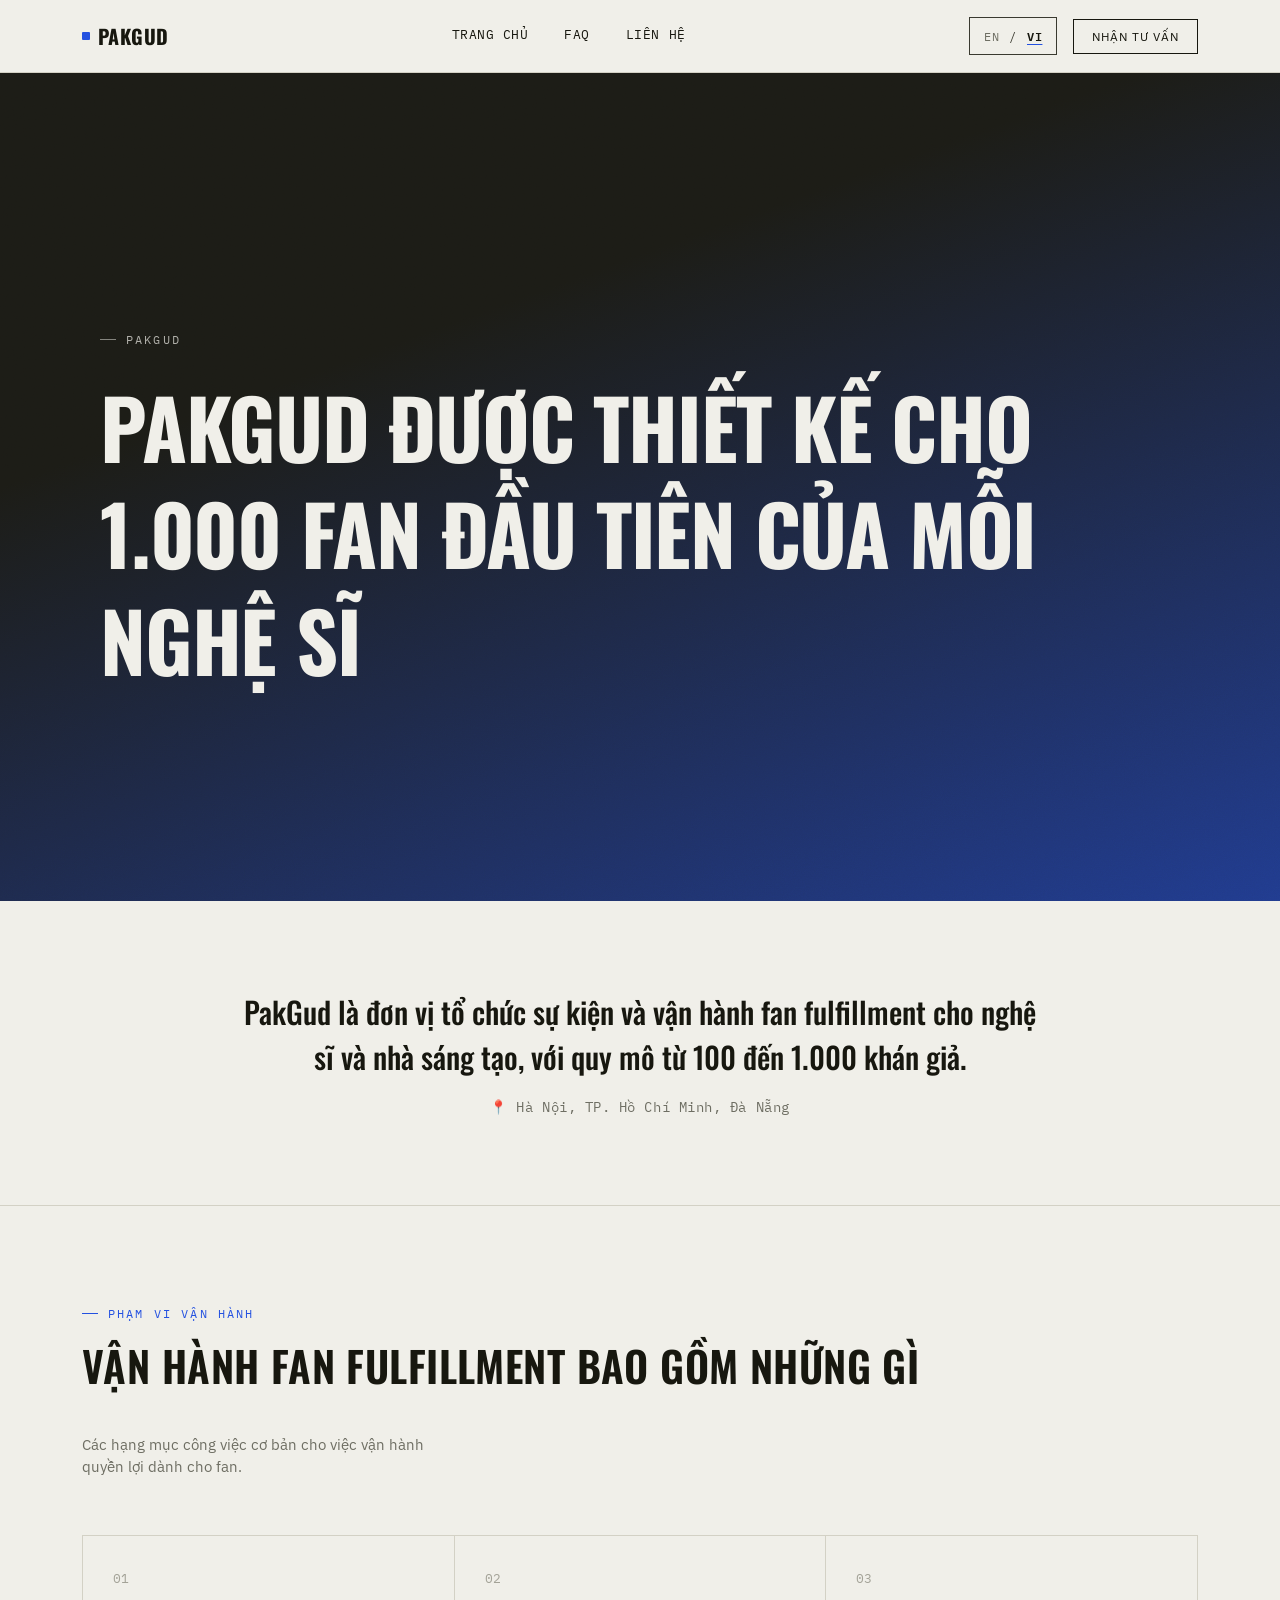
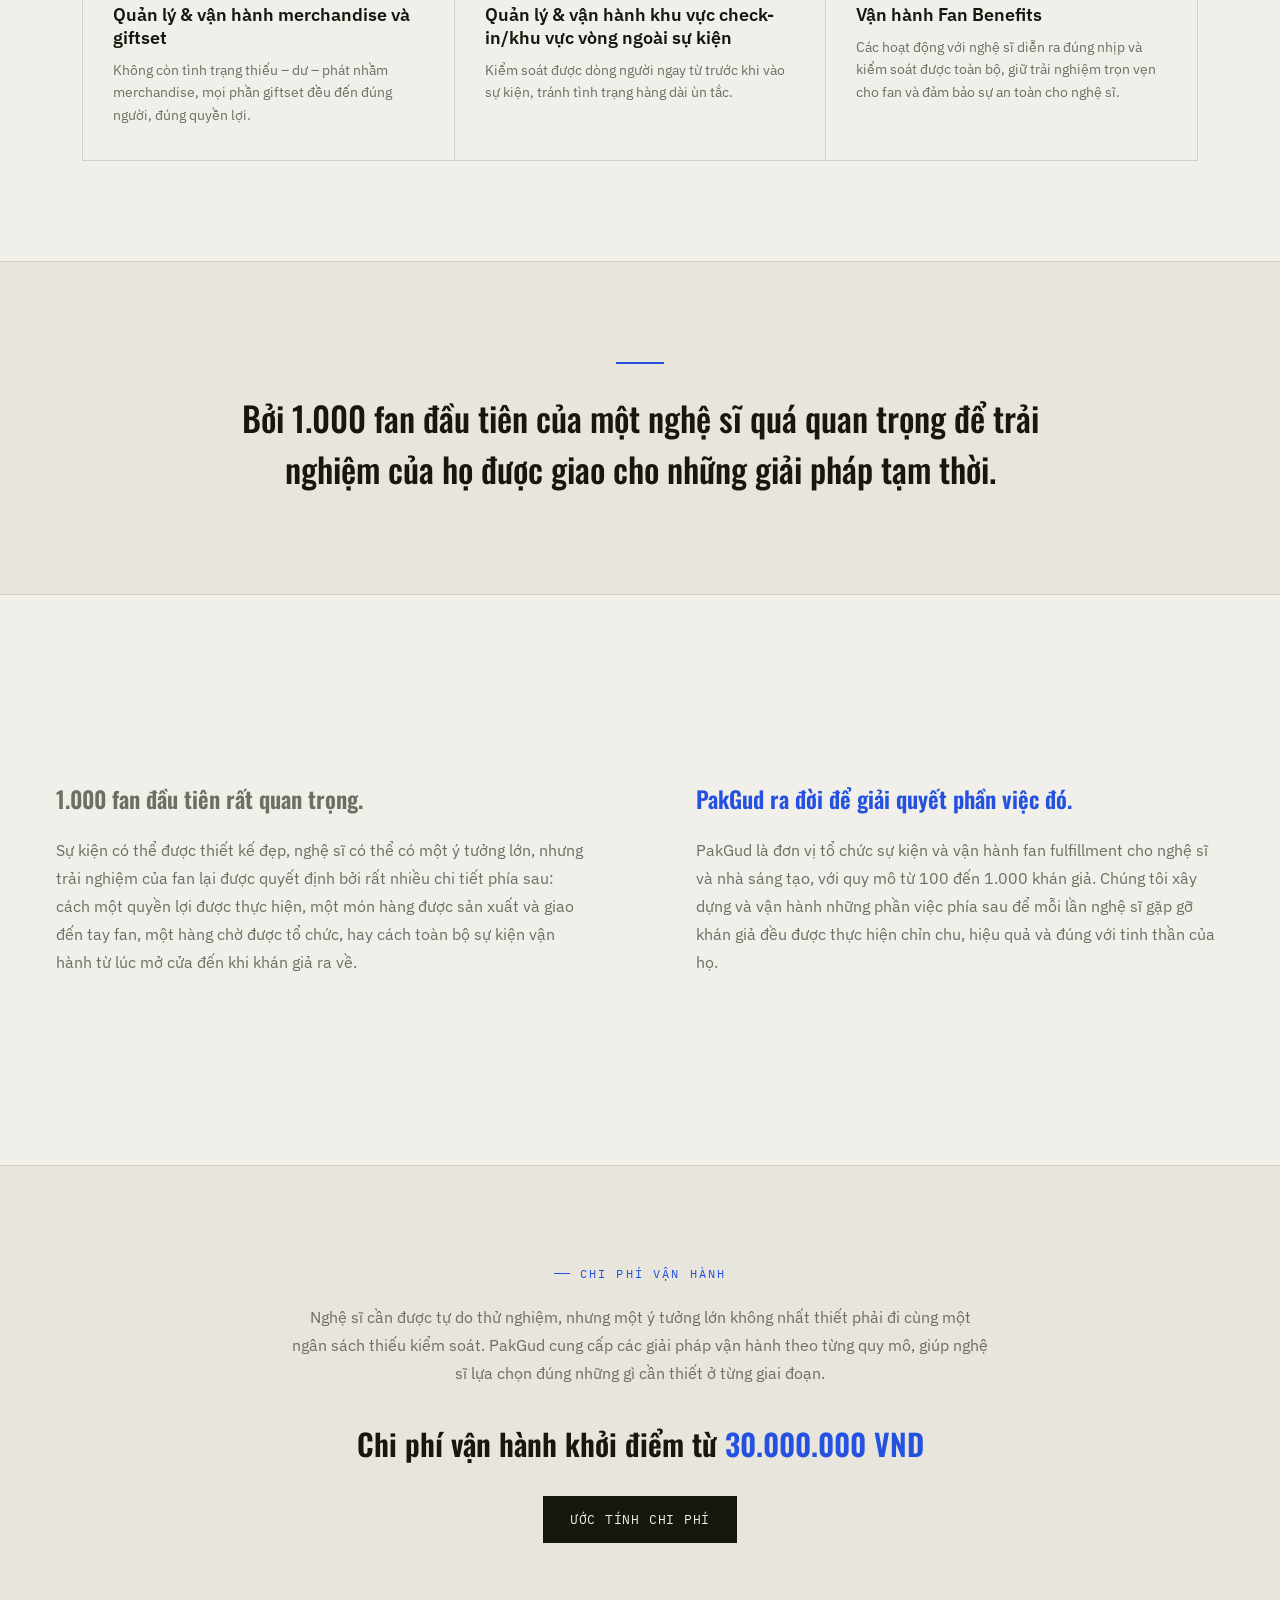
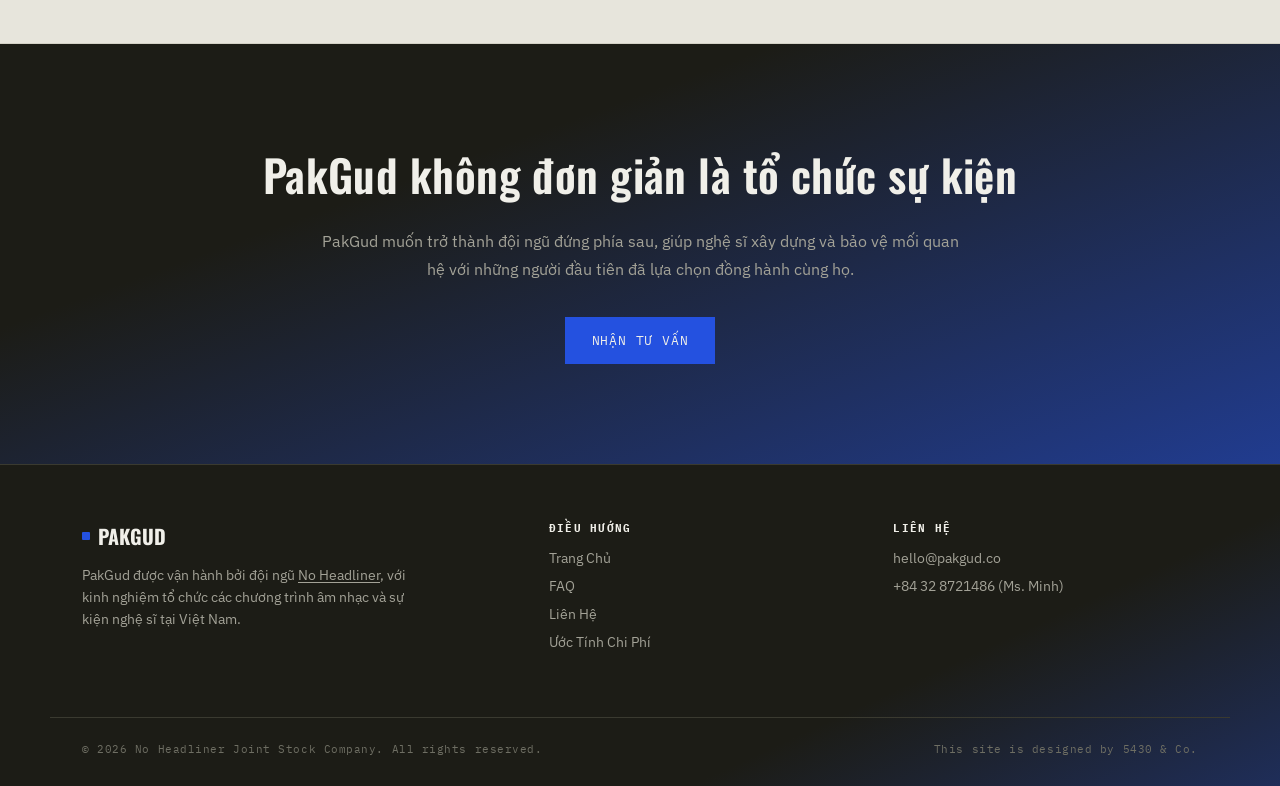
==== commit 17a15ca1: "Add EN/VI language toggle across the preview site Wire up an EN/VI switcher (Vietnamese default, mat" ====
--- a/preview-452dd4/index.html
+++ b/preview-452dd4/index.html
@@ -127,13 +127,18 @@
   <nav class="wrap">
     <a href="index.html" class="logo"><span class="dot"></span>PakGud</a>
     <div class="nav-links" id="navLinks">
-      <a href="index.html">Trang Chủ</a>
-      <a href="faq.html">FAQ</a>
-      <a href="lien-he.html">Liên Hệ</a>
-      <a href="lien-he.html" class="nav-links-cta">Nhận tư vấn</a>
+      <a href="index.html" data-i18n="navHome">Trang Chủ</a>
+      <a href="faq.html" data-i18n="navFaq">FAQ</a>
+      <a href="lien-he.html" data-i18n="navContact">Liên Hệ</a>
+      <a href="lien-he.html" class="nav-links-cta" data-i18n="navCta">Nhận tư vấn</a>
     </div>
     <div style="display:flex; align-items:center; gap:16px;">
-      <a href="lien-he.html" class="nav-cta">Nhận tư vấn</a>
+      <div class="lang-toggle" role="group" aria-label="Language">
+        <button type="button" data-set-lang="en">EN</button>
+        <span class="sep">/</span>
+        <button type="button" data-set-lang="vi" class="active">VI</button>
+      </div>
+      <a href="lien-he.html" class="nav-cta" data-i18n="navCta">Nhận tư vấn</a>
       <button type="button" class="nav-toggle" id="navToggle" aria-label="Toggle menu" aria-expanded="false" aria-controls="navLinks">☰</button>
     </div>
   </nav>
@@ -143,15 +148,15 @@
 <section class="hero glow-section">
   <div class="wrap">
     <div class="eyebrow">PakGud</div>
-    <h1 class="glow-text" data-text="PAKGUD ĐƯỢC THIẾT KẾ CHO 1.000 FAN ĐẦU TIÊN CỦA MỖI NGHỆ SĨ">PAKGUD ĐƯỢC THIẾT KẾ CHO 1.000 FAN ĐẦU TIÊN CỦA MỖI NGHỆ SĨ</h1>
+    <h1 class="glow-text" data-i18n="heroHeadline" data-text="PAKGUD ĐƯỢC THIẾT KẾ CHO 1.000 FAN ĐẦU TIÊN CỦA MỖI NGHỆ SĨ">PAKGUD ĐƯỢC THIẾT KẾ CHO 1.000 FAN ĐẦU TIÊN CỦA MỖI NGHỆ SĨ</h1>
   </div>
 </section>
 
 <!-- (2) POSITIONING STATEMENT -->
 <section class="positioning">
   <div class="wrap">
-    <p class="reveal">PakGud là đơn vị tổ chức sự kiện và vận hành fan fulfillment cho nghệ sĩ và nhà sáng tạo, với quy mô từ 100 đến 1.000 khán giả.</p>
-    <p class="cities reveal">📍 Hà Nội, TP. Hồ Chí Minh, Đà Nẵng</p>
+    <p class="reveal" data-i18n="positioningP">PakGud là đơn vị tổ chức sự kiện và vận hành fan fulfillment cho nghệ sĩ và nhà sáng tạo, với quy mô từ 100 đến 1.000 khán giả.</p>
+    <p class="cities reveal" data-i18n="positioningCities">📍 Hà Nội, TP. Hồ Chí Minh, Đà Nẵng</p>
   </div>
 </section>
 
@@ -160,26 +165,26 @@
   <div class="wrap">
     <div class="sec-head">
       <div class="reveal">
-        <div class="eyebrow">Phạm Vi Vận Hành</div>
-        <h2 style="margin-top:16px;">Vận Hành Fan Fulfillment Bao Gồm Những Gì</h2>
-      </div>
-      <p class="reveal">Các hạng mục công việc cơ bản cho việc vận hành quyền lợi dành cho fan.</p>
+        <div class="eyebrow" data-i18n="stagesEyebrow">Phạm Vi Vận Hành</div>
+        <h2 style="margin-top:16px;" data-i18n="stagesH2">Vận Hành Fan Fulfillment Bao Gồm Những Gì</h2>
+      </div>
+      <p class="reveal" data-i18n="stagesP">Các hạng mục công việc cơ bản cho việc vận hành quyền lợi dành cho fan.</p>
     </div>
     <div class="stage-grid">
       <div class="stage-card reveal">
         <div class="stage-num">01</div>
-        <div class="stage-sub">Quản lý &amp; vận hành merchandise và giftset</div>
-        <p>Không còn tình trạng thiếu – dư – phát nhầm merchandise, mọi phần giftset đều đến đúng người, đúng quyền lợi.</p>
+        <div class="stage-sub" data-i18n="stage1H">Quản lý &amp; vận hành merchandise và giftset</div>
+        <p data-i18n="stage1P">Không còn tình trạng thiếu – dư – phát nhầm merchandise, mọi phần giftset đều đến đúng người, đúng quyền lợi.</p>
       </div>
       <div class="stage-card reveal">
         <div class="stage-num">02</div>
-        <div class="stage-sub">Quản lý &amp; vận hành khu vực check-in/khu vực vòng ngoài sự kiện</div>
-        <p>Kiểm soát được dòng người ngay từ trước khi vào sự kiện, tránh tình trạng hàng dài ùn tắc.</p>
+        <div class="stage-sub" data-i18n="stage2H">Quản lý &amp; vận hành khu vực check-in/khu vực vòng ngoài sự kiện</div>
+        <p data-i18n="stage2P">Kiểm soát được dòng người ngay từ trước khi vào sự kiện, tránh tình trạng hàng dài ùn tắc.</p>
       </div>
       <div class="stage-card reveal">
         <div class="stage-num">03</div>
-        <div class="stage-sub">Vận hành Fan Benefits</div>
-        <p>Các hoạt động với nghệ sĩ diễn ra đúng nhịp và kiểm soát được toàn bộ, giữ trải nghiệm trọn vẹn cho fan và đảm bảo sự an toàn cho nghệ sĩ.</p>
+        <div class="stage-sub" data-i18n="stage3H">Vận hành Fan Benefits</div>
+        <p data-i18n="stage3P">Các hoạt động với nghệ sĩ diễn ra đúng nhịp và kiểm soát được toàn bộ, giữ trải nghiệm trọn vẹn cho fan và đảm bảo sự an toàn cho nghệ sĩ.</p>
       </div>
     </div>
   </div>
@@ -189,7 +194,7 @@
 <section class="callout-break">
   <div class="wrap">
     <div class="bar"></div>
-    <p class="reveal">Bởi 1.000 fan đầu tiên của một nghệ sĩ quá quan trọng để trải nghiệm của họ được giao cho những giải pháp tạm thời.</p>
+    <p class="reveal" data-i18n="calloutP">Bởi 1.000 fan đầu tiên của một nghệ sĩ quá quan trọng để trải nghiệm của họ được giao cho những giải pháp tạm thời.</p>
   </div>
 </section>
 
@@ -197,12 +202,12 @@
 <section class="bio">
   <div class="bio-grid">
     <div class="bio-col col-muted">
-      <p class="lead reveal">1.000 fan đầu tiên rất quan trọng.</p>
-      <p class="body reveal">Sự kiện có thể được thiết kế đẹp, nghệ sĩ có thể có một ý tưởng lớn, nhưng trải nghiệm của fan lại được quyết định bởi rất nhiều chi tiết phía sau: cách một quyền lợi được thực hiện, một món hàng được sản xuất và giao đến tay fan, một hàng chờ được tổ chức, hay cách toàn bộ sự kiện vận hành từ lúc mở cửa đến khi khán giả ra về.</p>
+      <p class="lead reveal" data-i18n="bioLead1">1.000 fan đầu tiên rất quan trọng.</p>
+      <p class="body reveal" data-i18n="bioBody1">Sự kiện có thể được thiết kế đẹp, nghệ sĩ có thể có một ý tưởng lớn, nhưng trải nghiệm của fan lại được quyết định bởi rất nhiều chi tiết phía sau: cách một quyền lợi được thực hiện, một món hàng được sản xuất và giao đến tay fan, một hàng chờ được tổ chức, hay cách toàn bộ sự kiện vận hành từ lúc mở cửa đến khi khán giả ra về.</p>
     </div>
     <div class="bio-col col-accent">
-      <p class="lead reveal">PakGud ra đời để giải quyết phần việc đó.</p>
-      <p class="body reveal">PakGud là đơn vị tổ chức sự kiện và vận hành fan fulfillment cho nghệ sĩ và nhà sáng tạo, với quy mô từ 100 đến 1.000 khán giả. Chúng tôi xây dựng và vận hành những phần việc phía sau để mỗi lần nghệ sĩ gặp gỡ khán giả đều được thực hiện chỉn chu, hiệu quả và đúng với tinh thần của họ.</p>
+      <p class="lead reveal" data-i18n="bioLead2">PakGud ra đời để giải quyết phần việc đó.</p>
+      <p class="body reveal" data-i18n="bioBody2">PakGud là đơn vị tổ chức sự kiện và vận hành fan fulfillment cho nghệ sĩ và nhà sáng tạo, với quy mô từ 100 đến 1.000 khán giả. Chúng tôi xây dựng và vận hành những phần việc phía sau để mỗi lần nghệ sĩ gặp gỡ khán giả đều được thực hiện chỉn chu, hiệu quả và đúng với tinh thần của họ.</p>
     </div>
   </div>
 </section>
@@ -210,19 +215,19 @@
 <!-- (6) PRICING PHILOSOPHY -->
 <section class="pricing-phil">
   <div class="wrap">
-    <div class="eyebrow reveal" style="justify-content:center;">Chi Phí Vận Hành</div>
-    <p class="body reveal" style="margin-top:22px;">Nghệ sĩ cần được tự do thử nghiệm, nhưng một ý tưởng lớn không nhất thiết phải đi cùng một ngân sách thiếu kiểm soát. PakGud cung cấp các giải pháp vận hành theo từng quy mô, giúp nghệ sĩ lựa chọn đúng những gì cần thiết ở từng giai đoạn.</p>
-    <div class="price-line reveal">Chi phí vận hành khởi điểm từ <span class="accent">30.000.000 VND</span></div>
-    <a href="calculator.html" class="btn-primary reveal">Ước tính chi phí</a>
+    <div class="eyebrow reveal" style="justify-content:center;" data-i18n="pricingH2">Chi Phí Vận Hành</div>
+    <p class="body reveal" style="margin-top:22px;" data-i18n="pricingP">Nghệ sĩ cần được tự do thử nghiệm, nhưng một ý tưởng lớn không nhất thiết phải đi cùng một ngân sách thiếu kiểm soát. PakGud cung cấp các giải pháp vận hành theo từng quy mô, giúp nghệ sĩ lựa chọn đúng những gì cần thiết ở từng giai đoạn.</p>
+    <div class="price-line reveal" data-i18n="pricingLine">Chi phí vận hành khởi điểm từ <span class="accent">30.000.000 VND</span></div>
+    <a href="calculator.html" class="btn-primary reveal" data-i18n="pricingBtn">Ước tính chi phí</a>
   </div>
 </section>
 
 <!-- (7) CTA -->
 <section class="cta-final glow-section">
   <div class="wrap">
-    <h2 class="glow-text reveal" data-text="PakGud không đơn giản là tổ chức sự kiện">PakGud không đơn giản là tổ chức sự kiện</h2>
-    <p class="reveal">PakGud muốn trở thành đội ngũ đứng phía sau, giúp nghệ sĩ xây dựng và bảo vệ mối quan hệ với những người đầu tiên đã lựa chọn đồng hành cùng họ.</p>
-    <a href="lien-he.html" class="btn-primary reveal">Nhận tư vấn</a>
+    <h2 class="glow-text reveal" data-i18n="ctaHeading" data-text="PakGud không đơn giản là tổ chức sự kiện">PakGud không đơn giản là tổ chức sự kiện</h2>
+    <p class="reveal" data-i18n="ctaBody">PakGud muốn trở thành đội ngũ đứng phía sau, giúp nghệ sĩ xây dựng và bảo vệ mối quan hệ với những người đầu tiên đã lựa chọn đồng hành cùng họ.</p>
+    <a href="lien-he.html" class="btn-primary reveal" data-i18n="navCta">Nhận tư vấn</a>
   </div>
 </section>
 
@@ -230,17 +235,17 @@
   <div class="wrap foot-grid">
     <div>
       <div class="foot-logo"><span class="dot"></span>PakGud</div>
-      <p>PakGud được vận hành bởi đội ngũ <a href="https://www.noheadliner.co/" target="_blank" rel="noopener noreferrer">No Headliner</a>, với kinh nghiệm tổ chức các chương trình âm nhạc và sự kiện nghệ sĩ tại Việt Nam.</p>
+      <p data-i18n="footTagline">PakGud được vận hành bởi đội ngũ <a href="https://www.noheadliner.co/" target="_blank" rel="noopener noreferrer">No Headliner</a>, với kinh nghiệm tổ chức các chương trình âm nhạc và sự kiện nghệ sĩ tại Việt Nam.</p>
     </div>
     <div class="foot-col">
-      <h4>Điều Hướng</h4>
-      <a href="index.html">Trang Chủ</a>
-      <a href="faq.html">FAQ</a>
-      <a href="lien-he.html">Liên Hệ</a>
-      <a href="calculator.html" class="foot-calc">Ước Tính Chi Phí</a>
+      <h4 data-i18n="footNavHeading">Điều Hướng</h4>
+      <a href="index.html" data-i18n="navHome">Trang Chủ</a>
+      <a href="faq.html" data-i18n="navFaq">FAQ</a>
+      <a href="lien-he.html" data-i18n="navContact">Liên Hệ</a>
+      <a href="calculator.html" class="foot-calc" data-i18n="footCalc">Ước Tính Chi Phí</a>
     </div>
     <div class="foot-col">
-      <h4>Liên Hệ</h4>
+      <h4 data-i18n="navContact">Liên Hệ</h4>
       <a href="mailto:hello@pakgud.co">hello@pakgud.co</a>
       <a href="tel:+84328721486">+84 32 8721486 (Ms. Minh)</a>
     </div>
@@ -251,6 +256,31 @@
   </div>
 </footer>
 
+<script>
+  window.PAGE_DICT = {
+    heroHeadline: { vi: "PAKGUD ĐƯỢC THIẾT KẾ CHO 1.000 FAN ĐẦU TIÊN CỦA MỖI NGHỆ SĨ", en: "PAKGUD IS BUILT FOR EVERY ARTIST’S FIRST 1,000 FANS" },
+    positioningP: { vi: "PakGud là đơn vị tổ chức sự kiện và vận hành fan fulfillment cho nghệ sĩ và nhà sáng tạo, với quy mô từ 100 đến 1.000 khán giả.", en: "PakGud organizes events and operates fan fulfillment for artists and creators, for audiences of 100 to 1,000." },
+    positioningCities: { vi: "📍 Hà Nội, TP. Hồ Chí Minh, Đà Nẵng", en: "📍 Hanoi, Ho Chi Minh City, Da Nang" },
+    stagesEyebrow: { vi: "Phạm Vi Vận Hành", en: "What We Handle" },
+    stagesH2: { vi: "Vận Hành Fan Fulfillment Bao Gồm Những Gì", en: "What Does Fan Fulfillment Include?" },
+    stagesP: { vi: "Các hạng mục công việc cơ bản cho việc vận hành quyền lợi dành cho fan.", en: "The core work involved in delivering fan benefits." },
+    stage1H: { vi: "Quản lý &amp; vận hành merchandise và giftset", en: "Merchandise &amp; Giftset Management" },
+    stage1P: { vi: "Không còn tình trạng thiếu – dư – phát nhầm merchandise, mọi phần giftset đều đến đúng người, đúng quyền lợi.", en: "No more missing, excess, or misallocated merchandise. Every giftset reaches the right person with the right benefits." },
+    stage2H: { vi: "Quản lý &amp; vận hành khu vực check-in/khu vực vòng ngoài sự kiện", en: "Check-in &amp; Event Perimeter Operations" },
+    stage2P: { vi: "Kiểm soát được dòng người ngay từ trước khi vào sự kiện, tránh tình trạng hàng dài ùn tắc.", en: "Control the flow of people before they enter the event and avoid long, congested queues." },
+    stage3H: { vi: "Vận hành Fan Benefits", en: "Fan Benefits Operations" },
+    stage3P: { vi: "Các hoạt động với nghệ sĩ diễn ra đúng nhịp và kiểm soát được toàn bộ, giữ trải nghiệm trọn vẹn cho fan và đảm bảo sự an toàn cho nghệ sĩ.", en: "Artist interactions run on schedule and stay fully controlled, preserving the fan experience while keeping the artist safe." },
+    calloutP: { vi: "Bởi 1.000 fan đầu tiên của một nghệ sĩ quá quan trọng để trải nghiệm của họ được giao cho những giải pháp tạm thời.", en: "Because an artist’s first 1,000 fans are too important to leave their experience to temporary solutions." },
+    bioLead1: { vi: "1.000 fan đầu tiên rất quan trọng.", en: "The First 1,000 Fans Matter." },
+    bioBody1: { vi: "Sự kiện có thể được thiết kế đẹp, nghệ sĩ có thể có một ý tưởng lớn, nhưng trải nghiệm của fan lại được quyết định bởi rất nhiều chi tiết phía sau: cách một quyền lợi được thực hiện, một món hàng được sản xuất và giao đến tay fan, một hàng chờ được tổ chức, hay cách toàn bộ sự kiện vận hành từ lúc mở cửa đến khi khán giả ra về.", en: "An event can look great and an artist can have a big idea, but the fan experience is ultimately shaped by the details behind it: how a benefit is delivered, how merchandise is produced and reaches the fan, how a queue is organized, or how the entire event operates from doors open to the moment the audience leaves." },
+    bioLead2: { vi: "PakGud ra đời để giải quyết phần việc đó.", en: "PakGud exists to handle that work." },
+    bioBody2: { vi: "PakGud là đơn vị tổ chức sự kiện và vận hành fan fulfillment cho nghệ sĩ và nhà sáng tạo, với quy mô từ 100 đến 1.000 khán giả. Chúng tôi xây dựng và vận hành những phần việc phía sau để mỗi lần nghệ sĩ gặp gỡ khán giả đều được thực hiện chỉn chu, hiệu quả và đúng với tinh thần của họ.", en: "PakGud organizes events and operates fan fulfillment for artists and creators, for audiences of 100 to 1,000. We build and operate the work behind the scenes so every artist-audience interaction is delivered with care, efficiency, and in the spirit of the artist." },
+    pricingH2: { vi: "Chi Phí Vận Hành", en: "Operational Costs" },
+    pricingP: { vi: "Nghệ sĩ cần được tự do thử nghiệm, nhưng một ý tưởng lớn không nhất thiết phải đi cùng một ngân sách thiếu kiểm soát. PakGud cung cấp các giải pháp vận hành theo từng quy mô, giúp nghệ sĩ lựa chọn đúng những gì cần thiết ở từng giai đoạn.", en: "Artists need the freedom to experiment, but a big idea does not have to come with an uncontrolled budget. PakGud provides operational solutions by scale, helping artists choose exactly what they need at each stage." },
+    pricingLine: { vi: "Chi phí vận hành khởi điểm từ <span class=\"accent\">30.000.000 VND</span>", en: "Operational costs start from <span class=\"accent\">30,000,000 VND</span>" },
+    pricingBtn: { vi: "Ước tính chi phí", en: "Estimate Costs" }
+  };
+</script>
 <script src="main.js"></script>
 </body>
 </html>
--- a/preview-452dd4/styles.css
+++ b/preview-452dd4/styles.css
@@ -103,6 +103,18 @@
   font-family:'IBM Plex Mono', monospace; font-size:22px; color:var(--ink);
   line-height:1; padding:4px 2px;
 }
+
+.lang-toggle{
+  display:flex; align-items:center; gap:6px;
+  font-family:'IBM Plex Mono', monospace; font-size:12px; letter-spacing:0.06em;
+  border:1px solid var(--line-dark); padding:6px 10px; background:transparent;
+}
+.lang-toggle button{
+  background:none; border:none; padding:2px 4px; font-family:'IBM Plex Mono', monospace;
+  font-size:12px; letter-spacing:0.06em; color:var(--steel); cursor:pointer;
+}
+.lang-toggle button.active{color:var(--ink); font-weight:600; text-decoration:underline; text-underline-offset:3px; text-decoration-color:var(--accent);}
+.lang-toggle .sep{color:var(--line-dark);}
 @media (max-width:900px){
   .nav-toggle{display:block;}
   .nav-cta{display:none;}
